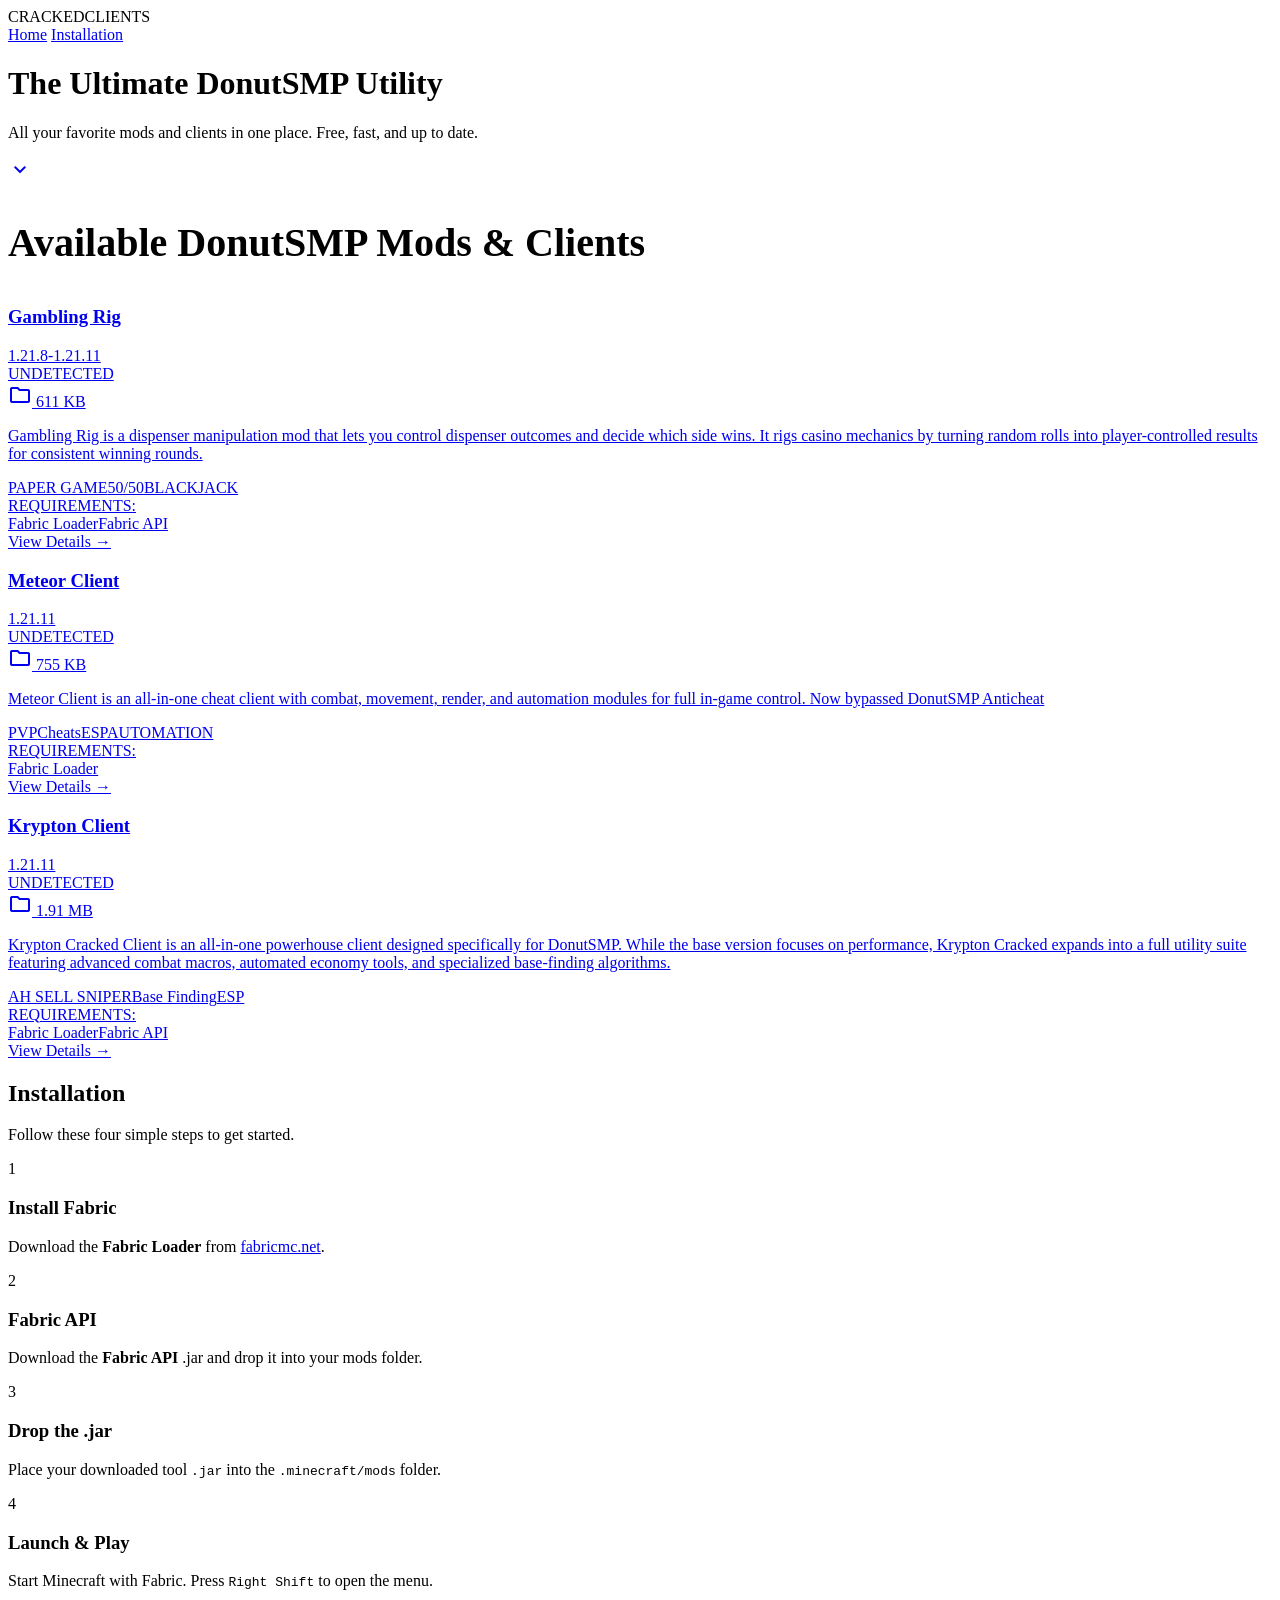
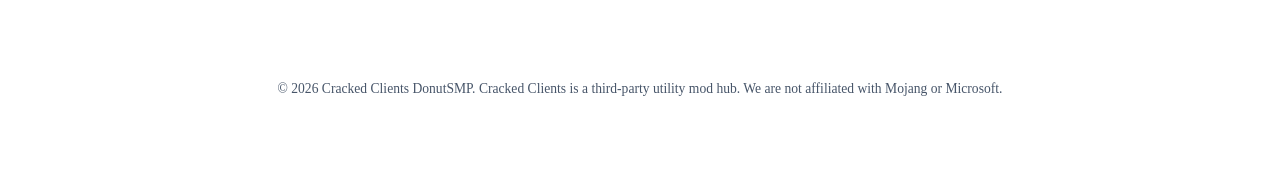
==== index.html @ 1a17a997 "a" ====
<!DOCTYPE html>
<html lang="en">
<head>
    <meta charset="UTF-8">
    <meta name="viewport" content="width=device-width, initial-scale=1.0">
    <title>Cracked Clients | Premium DonutSMP Clients and Cheats</title>
    
    <!-- Fonts and Icons -->
     <link rel="icon" href="data:image/svg+xml,<svg xmlns=%22http://www.w3.org/2000/svg%22 viewBox=%220 0 100 100%22><text y=%22.9em%22 font-size=%2290%22>🍩</text></svg>">
    <link href="https://fonts.googleapis.com/css2?family=Inter:wght@400;600;800&display=swap" rel="stylesheet">
    <link rel="stylesheet" href="https://fonts.googleapis.com/css2?family=Material+Symbols+Outlined:opsz,wght,FILL,GRAD@24,400,0,0" />
    <meta name="description" content="Download the best free DonutSMP clients, cheats, and mods including Meteor Client, Krypton Client, and gambling rig mod.">
    <meta name="keywords" content="DonutSMP cheat, DonutSMP client, Meteor Client, DonutSMP mods, DonutSMP Rig, DonutSMP gambling mod, free Minecraft clients, cracked Minecraft mods">
    <link rel="stylesheet" href="style.css">
</head>
<body>

    <!-- Navigation Bar -->
    <nav class="navbar">
        <div class="logo">CRACKED<span>CLIENTS</span></div>
        <div class="nav-links">
            <a href="index.html">Home</a>
            <a href="#installation">Installation</a>
        </div>
    </nav>

    <!-- Hero Section -->
    <header class="hero">
        <div class="hero-content">
            <h1>The Ultimate <span class="gradient-text">DonutSMP</span> Utility</h1>
            <p>All your favorite mods and clients in one place. Free, fast, and up to date.</p>
        </div>
        
        <!-- Bouncing Scroll Indicator -->
        <a href="#mods" class="scroll-indicator">
            <span class="material-symbols-outlined">expand_more</span>
        </a>
    </header>

    <!-- Main Content: Product Grid -->
    <main class="container" id="mods">
        <div class="section-header" style="text-align: left; margin-bottom: 40px;">
            <h2 style="font-size: 2.5rem; font-weight: 800;">Available DonutSMP Mods & Clients</h2>
        </div>

        <div id="product-grid" class="grid">
            <!-- JavaScript will inject cards here automatically from products.json -->
        </div>
    </main>

    <!-- Installation Section -->
    <section id="installation" class="installation-section">
        <div class="container">
            <div class="section-header">
                <h2>Installation</h2>
                <p>Follow these four simple steps to get started.</p>
            </div>

            <div class="steps-grid">
                <div class="step-card">
                    <div class="step-number">1</div>
                    <h3>Install Fabric</h3>
                    <p>Download the <strong>Fabric Loader</strong> from <a href="https://fabricmc.net" target="_blank">fabricmc.net</a>.</p>
                </div>

                <div class="step-card">
                    <div class="step-number">2</div>
                    <h3>Fabric API</h3>
                    <p>Download the <strong>Fabric API</strong> .jar and drop it into your mods folder.</p>
                </div>

                <div class="step-card">
                    <div class="step-number">3</div>
                    <h3>Drop the .jar</h3>
                    <p>Place your downloaded tool <code class="code-inline">.jar</code> into the <code class="code-inline">.minecraft/mods</code> folder.</p>
                </div>

                <div class="step-card">
                    <div class="step-number">4</div>
                    <h3>Launch & Play</h3>
                    <p>Start Minecraft with Fabric. Press <kbd class="key-bind">Right Shift</kbd> to open the menu.</p>
                </div>
            </div>
        </div>
    </section>

    <!-- Footer -->
    <footer style="padding: 60px; text-align: center; color: #475569; font-size: 0.85rem; border-top: 1px solid rgba(255,255,255,0.05);">
        <p>&copy; 2026 Cracked Clients DonutSMP. Cracked Clients is a third-party utility mod hub. We are not affiliated with Mojang or Microsoft.</p>
    </footer>

    <!-- JavaScript for Dynamic Content -->
    <script>
        async function loadProducts() {
            try {
                const response = await fetch('./products.json');
                const products = await response.json();
                const grid = document.getElementById('product-grid');

                // Filter out products where visibility is not true
                const visibleProducts = products.filter(p => p.visibility === true);

                // Handle case where no products are visible
                if (visibleProducts.length === 0) {
                    grid.innerHTML = "<p style='color:#475569; grid-column: 1/-1; text-align:center;'>No mods are currently active. Check back later!</p>";
                    return;
                }

                grid.innerHTML = visibleProducts.map(p => `
                    <a href="detail.html?id=${p.id}" class="card">
                        <div class="card-content">
                            <div class="card-header">
                                <h3>${p.name}</h3>
                                <span class="version-tag">${p.version}</span>
                            </div>
                            
                            <div class="status-row">
                                <span class="status-dot"></span>
                                <span class="status-text">${p.status}</span>
                            </div>

                            <div class="size-info">
                                <span class="material-symbols-outlined">folder</span> 
                                ${p.size}
                            </div>

                            <p class="card-desc">${p.description}</p>

                            <div class="tags">
                                ${p.tags.map(tag => `<span class="tag">${tag}</span>`).join('')}
                            </div>

                            <div class="requirements">
                                <span class="req-label">REQUIREMENTS:</span>
                                <div class="req-tags">
                                    ${p.requirements.map(req => `<span class="req-tag">${req}</span>`).join('')}
                                </div>
                            </div>

                            <div class="card-footer">
                                <span class="price-label">View Details</span>
                                <span class="arrow">→</span>
                            </div>
                        </div>
                    </a>
                `).join('');
            } catch (error) {
                console.error("Error loading products:", error);
                document.getElementById('product-grid').innerHTML = "<p style='color:red;'>Failed to load tools. Ensure products.json exists.</p>";
            }
        }

        window.addEventListener('DOMContentLoaded', loadProducts);
    </script>
</body>
</html>
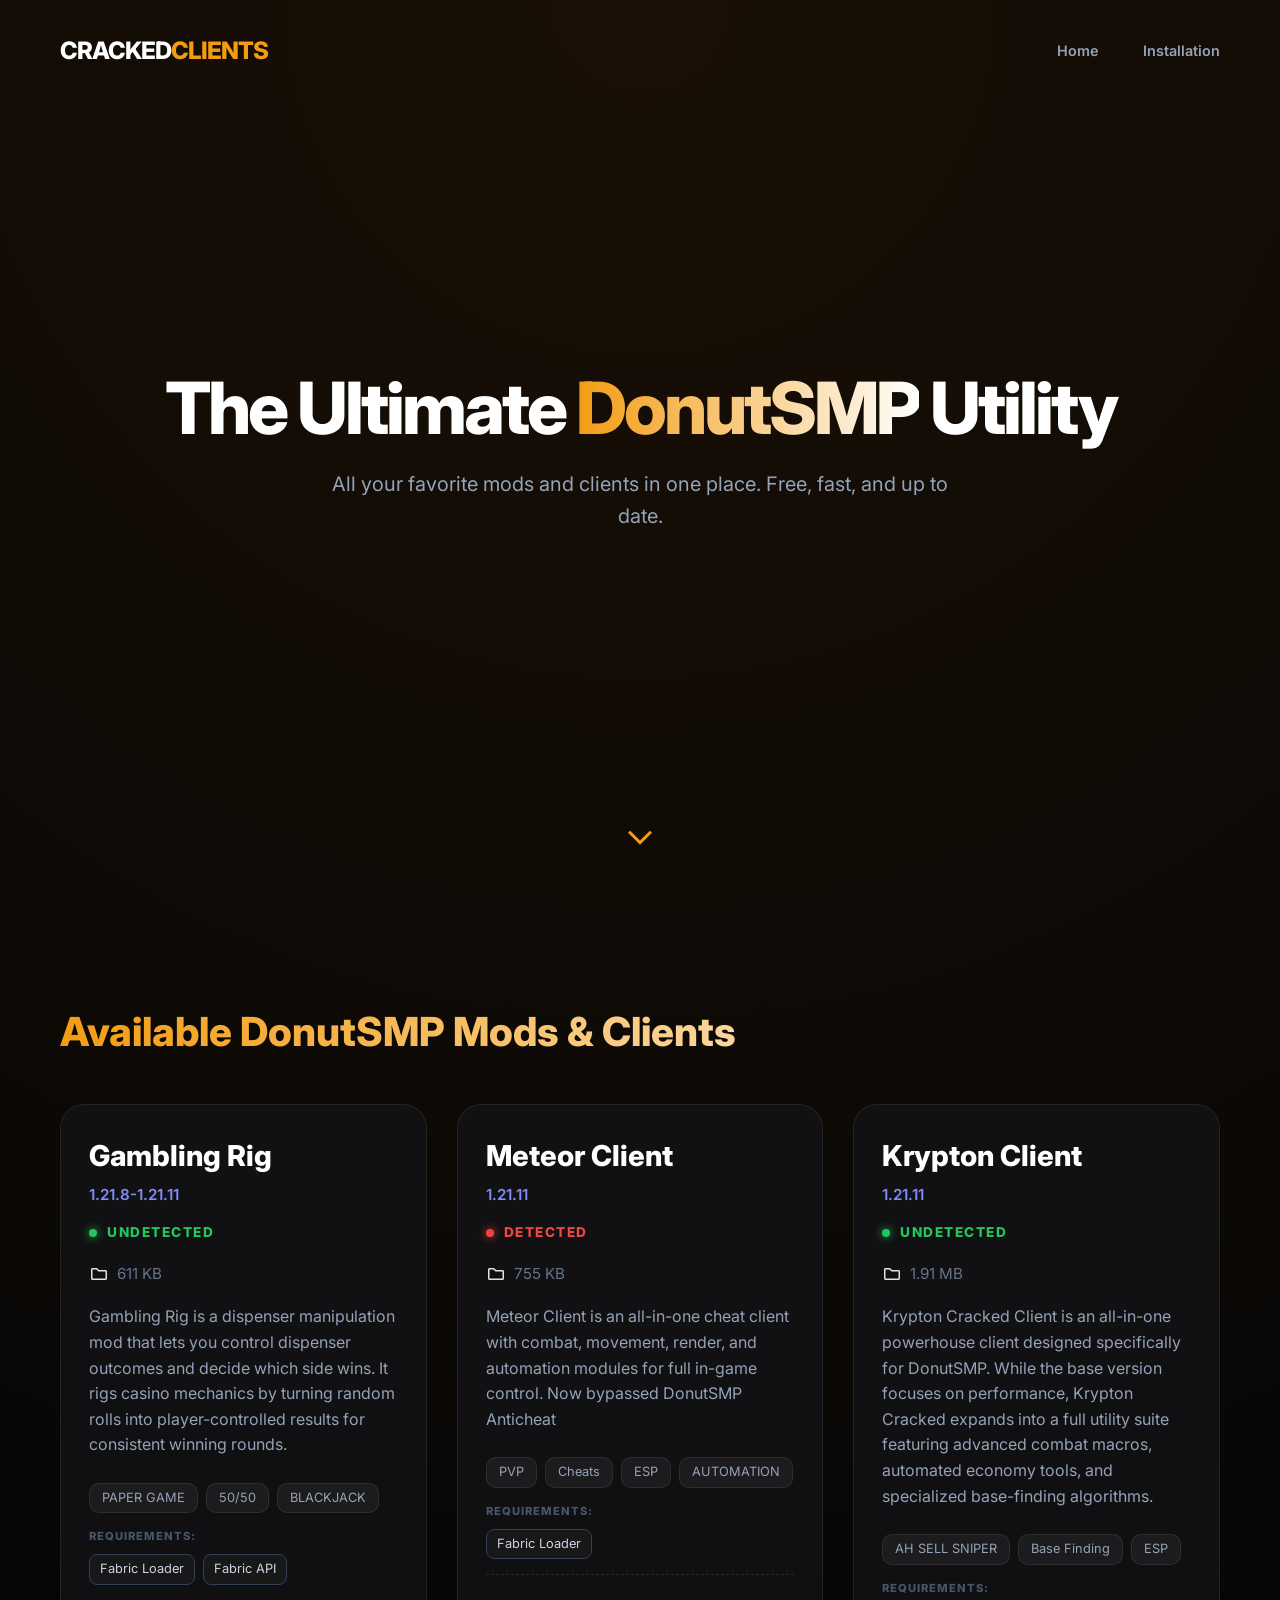
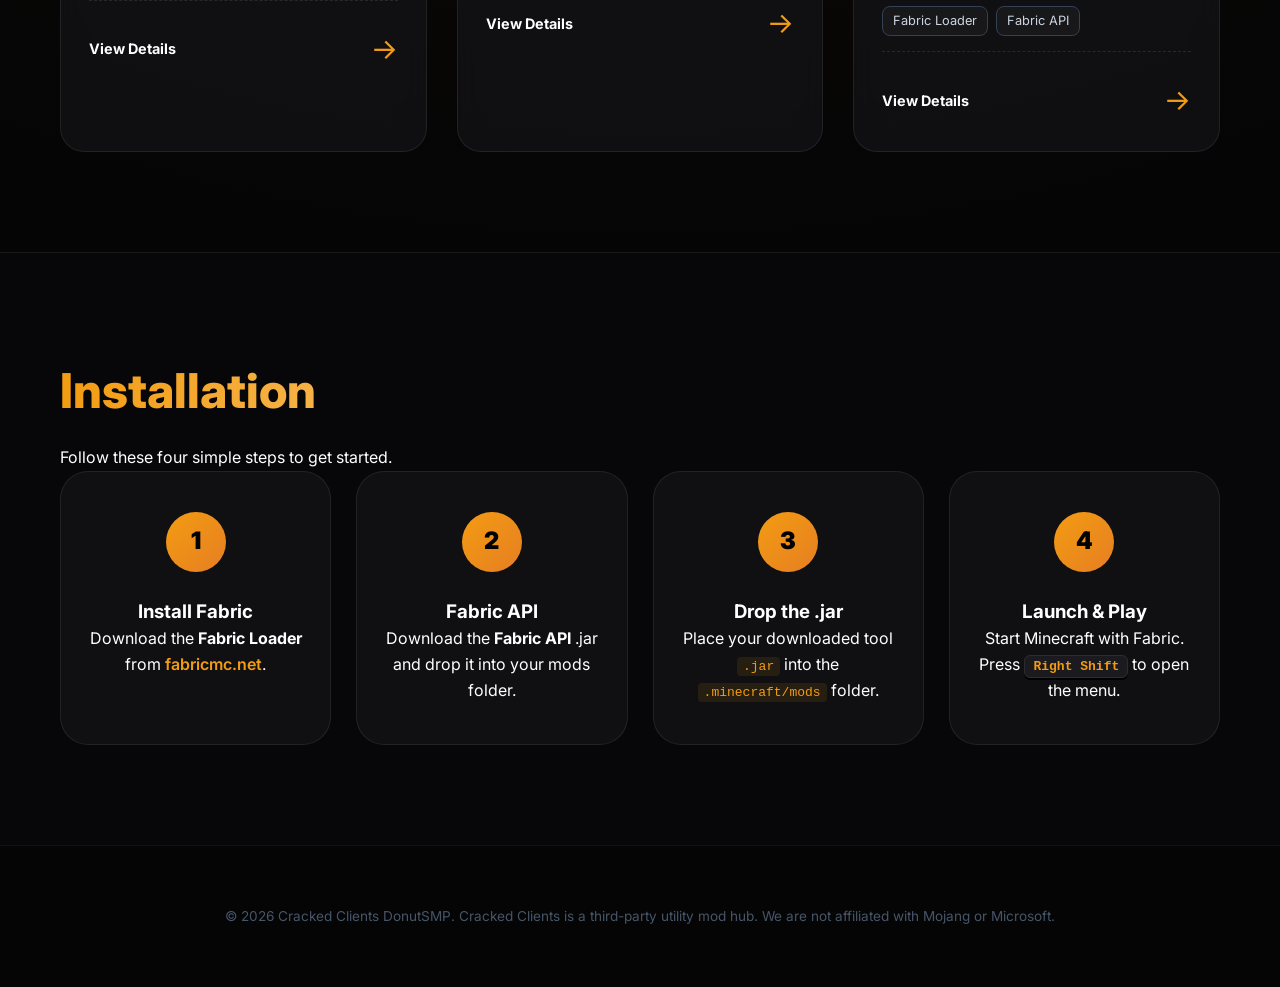
==== commit 3d5f453d: "Implement warning modal for detected mods Added a custom warning modal for detected mods, including " ====
--- a/index.html
+++ b/index.html
@@ -89,8 +89,55 @@
         <p>&copy; 2026 Cracked Clients DonutSMP. Cracked Clients is a third-party utility mod hub. We are not affiliated with Mojang or Microsoft.</p>
     </footer>
 
-    <!-- JavaScript for Dynamic Content -->
+    <!-- Custom Warning Modal for Detected Mods -->
+    <div id="warning-modal" class="modal-overlay" aria-hidden="true">
+        <div class="modal-box" role="dialog" aria-modal="true" aria-labelledby="modal-warning-text">
+            <div class="modal-icon-wrapper">
+                <span class="material-symbols-outlined">warning</span>
+            </div>
+            <h3 class="modal-title" id="modal-mod-name">Mod Detected</h3>
+            <p class="modal-warning-text" id="modal-warning-text">THIS MODS IS CURRENTLY DETECTED! ARE YOU SURE?</p>
+            <p class="modal-desc">This mod is flagged by DonutSMP anti-cheat. Proceeding may result in bans or in-game restrictions.</p>
+            <div class="modal-actions">
+                <button type="button" class="btn-modal-cancel" id="modal-cancel-btn">Cancel</button>
+                <a href="#" class="btn-modal-proceed" id="modal-proceed-btn">Proceed Anyway</a>
+            </div>
+        </div>
+    </div>
+
+    <!-- JavaScript for Dynamic Content & Modal Interaction -->
     <script>
+        const warningModal = document.getElementById('warning-modal');
+        const modalModName = document.getElementById('modal-mod-name');
+        const modalProceedBtn = document.getElementById('modal-proceed-btn');
+        const modalCancelBtn = document.getElementById('modal-cancel-btn');
+
+        function showWarningModal(modName, detailUrl) {
+            modalModName.textContent = modName || 'Mod Detected';
+            modalProceedBtn.href = detailUrl;
+            warningModal.classList.add('active');
+            warningModal.setAttribute('aria-hidden', 'false');
+        }
+
+        function closeWarningModal() {
+            warningModal.classList.remove('active');
+            warningModal.setAttribute('aria-hidden', 'true');
+        }
+
+        modalCancelBtn.addEventListener('click', closeWarningModal);
+
+        warningModal.addEventListener('click', (e) => {
+            if (e.target === warningModal) {
+                closeWarningModal();
+            }
+        });
+
+        window.addEventListener('keydown', (e) => {
+            if (e.key === 'Escape' && warningModal.classList.contains('active')) {
+                closeWarningModal();
+            }
+        });
+
         async function loadProducts() {
             try {
                 const response = await fetch('./products.json');
@@ -106,15 +153,17 @@
                     return;
                 }
 
-                grid.innerHTML = visibleProducts.map(p => `
-                    <a href="detail.html?id=${p.id}" class="card">
+                grid.innerHTML = visibleProducts.map(p => {
+                    const isDetected = p.status && p.status.trim().toUpperCase() === 'DETECTED';
+                    return `
+                    <a href="detail.html?id=${p.id}" class="card ${isDetected ? 'detected-card' : ''}" data-id="${p.id}" data-detected="${isDetected}" data-name="${p.name}">
                         <div class="card-content">
                             <div class="card-header">
                                 <h3>${p.name}</h3>
                                 <span class="version-tag">${p.version}</span>
                             </div>
                             
-                            <div class="status-row">
+                            <div class="status-row ${isDetected ? 'detected' : ''}">
                                 <span class="status-dot"></span>
                                 <span class="status-text">${p.status}</span>
                             </div>
@@ -143,7 +192,22 @@
                             </div>
                         </div>
                     </a>
-                `).join('');
+                `;
+                }).join('');
+
+                // Intercept clicks on detected mod cards
+                grid.querySelectorAll('.card').forEach(card => {
+                    card.addEventListener('click', function(e) {
+                        const isDetected = this.dataset.detected === 'true';
+                        if (isDetected) {
+                            e.preventDefault();
+                            const modName = this.dataset.name;
+                            const detailUrl = this.getAttribute('href');
+                            showWarningModal(modName, detailUrl);
+                        }
+                    });
+                });
+
             } catch (error) {
                 console.error("Error loading products:", error);
                 document.getElementById('product-grid').innerHTML = "<p style='color:red;'>Failed to load tools. Ensure products.json exists.</p>";
@@ -153,4 +217,4 @@
         window.addEventListener('DOMContentLoaded', loadProducts);
     </script>
 </body>
-</html>+</html>
--- a/style.css
+++ b/style.css
@@ -0,0 +1,633 @@
+/* --- Root Variables & Color Palette --- */
+:root {
+    --bg: #050505;
+    --card-bg: rgba(20, 20, 25, 0.7);
+    --accent: #f39c12; /* Brand Orange */
+    --accent-alt: #e67e22;
+    --text-main: #ffffff;
+    --text-dim: #94a3b8;
+    --glass-border: rgba(255, 255, 255, 0.08);
+    --status-green: #22c55e;
+    --status-red: #ef4444;
+    --version-blue: #818cf8;
+}
+
+/* --- Base Styles --- */
+* {
+    margin: 0;
+    padding: 0;
+    box-sizing: border-box;
+}
+
+html {
+    scroll-behavior: smooth;
+    scroll-snap-type: y proximity; /* Enables magnetic scroll snapping */
+}
+
+body {
+    background-color: var(--bg);
+    /* Radial gradient matching the high-end gaming aesthetic */
+    background-image: radial-gradient(circle at top center, #1a1005 0%, #050505 70%);
+    color: var(--text-main);
+    font-family: 'Inter', sans-serif;
+    line-height: 1.6;
+    overflow-x: hidden;
+}
+
+.container {
+    max-width: 1200px;
+    margin: 0 auto;
+    padding: 0 20px;
+}
+
+/* --- Navigation --- */
+.navbar {
+    display: flex;
+    justify-content: space-between;
+    padding: 2rem 0;
+    align-items: center;
+    max-width: 1200px;
+    margin: 0 auto;
+    padding-left: 20px;
+    padding-right: 20px;
+    position: absolute;
+    top: 0;
+    left: 0;
+    right: 0;
+    z-index: 100;
+}
+
+.logo {
+    font-weight: 800;
+    font-size: 1.5rem;
+    letter-spacing: -1px;
+}
+
+.logo span {
+    color: var(--accent);
+}
+
+.nav-links a {
+    color: var(--text-dim);
+    text-decoration: none;
+    margin-left: 2.5rem;
+    font-size: 0.9rem;
+    font-weight: 600;
+    transition: 0.3s;
+}
+
+.nav-links a:hover {
+    color: var(--accent);
+}
+
+/* --- Hero Section (Full Screen) --- */
+.hero {
+    height: 100vh;
+    display: flex;
+    flex-direction: column;
+    justify-content: center;
+    align-items: center;
+    text-align: center;
+    padding: 0 20px;
+    position: relative;
+    scroll-snap-align: start;
+}
+
+.hero h1 {
+    font-size: 4.5rem;
+    font-weight: 800;
+    letter-spacing: -3px;
+    margin-bottom: 20px;
+    line-height: 1.1;
+}
+
+.gradient-text {
+    background: linear-gradient(90deg, var(--accent), #fff);
+    -webkit-background-clip: text;
+    -webkit-text-fill-color: transparent;
+}
+
+.hero p {
+    color: var(--text-dim);
+    font-size: 1.25rem;
+    max-width: 650px;
+    margin: 0 auto;
+}
+
+/* Bouncing Arrow */
+.scroll-indicator {
+    position: absolute;
+    bottom: 30px;
+    left: 50%;
+    transform: translateX(-50%);
+    color: var(--accent);
+    text-decoration: none;
+    transition: 0.3s;
+}
+
+.scroll-indicator .material-symbols-outlined {
+    font-size: 3rem;
+    animation: bounce 2s infinite;
+}
+
+@keyframes bounce {
+    0%, 20%, 50%, 80%, 100% {transform: translateY(0);}
+    40% {transform: translateY(-12px);}
+    60% {transform: translateY(-6px);}
+}
+
+/* --- Product Grid Section --- */
+#mods {
+    scroll-snap-align: start;
+    padding-top: 100px;
+    padding-bottom: 100px;
+}
+
+.grid {
+    display: grid;
+    grid-template-columns: repeat(3, 1fr);
+    gap: 30px;
+}
+
+@media (max-width: 1024px) {
+    .grid { grid-template-columns: repeat(2, 1fr); }
+}
+
+@media (max-width: 650px) {
+    .grid { grid-template-columns: 1fr; }
+    .hero h1 { font-size: 3rem; }
+}
+
+/* --- Product Card --- */
+.card {
+    background: var(--card-bg);
+    backdrop-filter: blur(12px);
+    border: 1px solid var(--glass-border);
+    border-radius: 24px;
+    padding: 28px;
+    text-decoration: none;
+    color: inherit;
+    transition: all 0.4s cubic-bezier(0.175, 0.885, 0.32, 1.275);
+    display: flex;
+    flex-direction: column;
+    position: relative;
+    overflow: hidden;
+}
+
+.card:hover {
+    transform: translateY(-10px);
+    border-color: rgba(243, 156, 18, 0.4);
+    box-shadow: 0 20px 40px rgba(0, 0, 0, 0.6);
+}
+
+.card-header h3 {
+    font-size: 1.8rem;
+    font-weight: 800;
+    margin-bottom: 4px;
+}
+
+.version-tag {
+    color: var(--version-blue);
+    font-size: 0.95rem;
+    font-weight: 600;
+    display: block;
+    margin-bottom: 15px;
+}
+
+.status-row {
+    display: flex;
+    align-items: center;
+    gap: 10px;
+    margin-bottom: 18px;
+}
+
+.status-dot {
+    width: 8px;
+    height: 8px;
+    background: var(--status-green);
+    border-radius: 50%;
+    box-shadow: 0 0 10px var(--status-green);
+}
+
+.status-text {
+    color: var(--status-green);
+    font-weight: 800;
+    font-size: 0.85rem;
+    letter-spacing: 1.5px;
+    text-transform: uppercase;
+}
+
+.status-row.detected .status-dot {
+    background: var(--status-red);
+    box-shadow: 0 0 10px var(--status-red);
+}
+
+.status-row.detected .status-text {
+    color: var(--status-red);
+}
+
+.size-info {
+    display: flex;
+    align-items: center;
+    gap: 8px;
+    color: #64748b;
+    font-size: 0.95rem;
+    margin-bottom: 18px;
+}
+
+.size-info .material-symbols-outlined {
+    font-size: 20px;
+    color: #e3e3e3;
+}
+
+.card-desc {
+    color: var(--text-dim);
+    font-size: 1rem;
+    line-height: 1.6;
+    margin-bottom: 25px;
+}
+
+/* Tags & Requirements */
+.tags, .req-tags {
+    display: flex;
+    gap: 8px;
+    flex-wrap: wrap;
+    margin-bottom: 15px;
+}
+
+.tag {
+    background: rgba(255, 255, 255, 0.05);
+    border: 1px solid var(--glass-border);
+    padding: 4px 12px;
+    border-radius: 10px;
+    font-size: 0.8rem;
+    color: #94a3b8;
+}
+
+.req-label {
+    font-size: 0.7rem;
+    color: #475569;
+    font-weight: 800;
+    display: block;
+    margin-bottom: 8px;
+    letter-spacing: 1px;
+    text-transform: uppercase;
+}
+
+.req-tag {
+    background: rgba(255, 255, 255, 0.03);
+    border: 1px solid #334155;
+    padding: 4px 10px;
+    border-radius: 8px;
+    font-size: 0.8rem;
+    color: #cbd5e1;
+}
+
+.card-footer {
+    display: flex;
+    justify-content: space-between;
+    align-items: center;
+    margin-top: auto;
+    padding-top: 25px;
+    border-top: 1px dashed rgba(255, 255, 255, 0.1);
+}
+
+.price-label {
+    font-weight: 700;
+    color: #fff;
+    font-size: 0.9rem;
+}
+
+.arrow {
+    color: var(--accent);
+    font-size: 1.8rem;
+    transition: transform 0.3s ease;
+}
+
+.card:hover .arrow {
+    transform: translateX(10px);
+}
+
+/* --- Installation Section --- */
+.installation-section {
+    background: rgba(10, 10, 15, 0.4);
+    padding: 100px 0;
+    border-top: 1px solid var(--glass-border);
+    scroll-snap-align: start;
+}
+
+.section-header h2 {
+    font-size: 3rem;
+    font-weight: 800;
+    background: linear-gradient(90deg, var(--accent), #fff);
+    -webkit-background-clip: text;
+    -webkit-text-fill-color: transparent;
+    margin-bottom: 15px;
+}
+
+.steps-grid {
+    display: grid;
+    grid-template-columns: repeat(auto-fit, minmax(250px, 1fr));
+    gap: 25px;
+}
+
+.step-card {
+    background: var(--card-bg);
+    border: 1px solid var(--glass-border);
+    border-radius: 28px;
+    padding: 40px 25px;
+    text-align: center;
+}
+
+.step-number {
+    width: 60px;
+    height: 60px;
+    background: linear-gradient(135deg, var(--accent), var(--accent-alt));
+    color: #000;
+    border-radius: 50%;
+    display: flex;
+    align-items: center;
+    justify-content: center;
+    font-weight: 900;
+    font-size: 1.5rem;
+    margin: 0 auto 25px;
+}
+
+.code-inline {
+    background: rgba(243, 156, 18, 0.1);
+    color: var(--accent);
+    padding: 2px 6px;
+    border-radius: 4px;
+    font-family: monospace;
+}
+
+.key-bind {
+    background: #1a1a1f;
+    border: 1px solid var(--glass-border);
+    color: var(--accent);
+    padding: 3px 8px;
+    border-radius: 6px;
+    font-weight: 700;
+    box-shadow: 0 2px 0 #000;
+}
+
+/* --- Detail Page Specifics --- */
+.detail-container { padding-top: 120px; margin-bottom: 80px; }
+
+.detail-top-grid {
+    display: grid;
+    grid-template-columns: 1.2fr 0.8fr;
+    gap: 30px;
+    margin-bottom: 40px;
+}
+
+@media (max-width: 900px) {
+    .detail-top-grid { grid-template-columns: 1fr; }
+}
+
+.main-info-card, .info-card, .stat-box, .media-card {
+    background: var(--card-bg);
+    border: 1px solid var(--glass-border);
+    border-radius: 20px;
+    padding: 30px;
+}
+
+.media-card {
+    aspect-ratio: 16 / 9;
+    padding: 0;
+    overflow: hidden;
+    display: flex;
+}
+
+.media-card img {
+    width: 100%;
+    height: 100%;
+    object-fit: cover;
+}
+
+.status-badge {
+    background: rgba(34, 197, 94, 0.1);
+    color: var(--status-green);
+    padding: 6px 16px;
+    border-radius: 50px;
+    font-size: 0.75rem;
+    font-weight: 800;
+    text-transform: uppercase;
+}
+
+.status-badge.detected {
+    background: rgba(239, 68, 68, 0.15);
+    color: var(--status-red);
+    border: 1px solid rgba(239, 68, 68, 0.3);
+}
+
+.action-btns { display: flex; gap: 15px; margin-top: 35px; }
+
+.btn-download {
+    background: linear-gradient(135deg, var(--accent), var(--accent-alt));
+    padding: 14px 35px;
+    border-radius: 12px;
+    text-decoration: none;
+    font-weight: 800;
+    color: #000;
+    transition: 0.3s;
+}
+
+.btn-download:hover { transform: translateY(-3px); filter: brightness(1.1); }
+
+.btn-back {
+    background: rgba(255, 255, 255, 0.05);
+    border: 1px solid var(--glass-border);
+    padding: 14px 25px;
+    border-radius: 12px;
+    text-decoration: none;
+    color: white;
+    transition: 0.3s;
+}
+
+.btn-back:hover { background: rgba(255,255,255,0.1); color: var(--accent); }
+
+.stats-grid { display: grid; grid-template-columns: 1fr 1fr; gap: 15px; margin-top: 20px; }
+
+.stat-box strong { display: block; font-size: 1.1rem; color: #fff; margin-top: 5px; }
+
+.detail-bottom-grid {
+    display: grid;
+    grid-template-columns: repeat(3, 1fr);
+    gap: 20px;
+}
+
+@media (max-width: 900px) {
+    .detail-bottom-grid { grid-template-columns: 1fr; }
+}
+
+.detail-list { list-style: none; padding-top: 15px; }
+
+.detail-list li {
+    color: var(--text-dim);
+    font-size: 0.95rem;
+    margin-bottom: 12px;
+    padding-left: 25px;
+    position: relative;
+}
+
+.detail-list li::before {
+    content: "•";
+    color: var(--accent);
+    position: absolute;
+    left: 0;
+    font-weight: bold;
+}
+
+/* Update this section in your style.css */
+.step-card a {
+    color: var(--accent); /* Forces the link to be brand orange */
+    text-decoration: none;
+    font-weight: 600;
+    transition: 0.3s;
+}
+
+.step-card a:hover {
+    text-decoration: underline;
+    filter: brightness(1.2);
+}
+
+/* Optional: Ensure it stays orange even after being clicked */
+.step-card a:visited {
+    color: var(--accent);
+}
+
+/* --- Warning Modal Popup for Detected Mods --- */
+.modal-overlay {
+    position: fixed;
+    top: 0;
+    left: 0;
+    width: 100vw;
+    height: 100vh;
+    background: rgba(0, 0, 0, 0.8);
+    backdrop-filter: blur(10px);
+    -webkit-backdrop-filter: blur(10px);
+    display: flex;
+    align-items: center;
+    justify-content: center;
+    z-index: 10000;
+    padding: 20px;
+    opacity: 0;
+    visibility: hidden;
+    transition: opacity 0.25s ease, visibility 0.25s ease;
+}
+
+.modal-overlay.active {
+    opacity: 1;
+    visibility: visible;
+}
+
+.modal-box {
+    background: #111116;
+    border: 1px solid rgba(239, 68, 68, 0.4);
+    box-shadow: 0 25px 60px rgba(0, 0, 0, 0.9), 0 0 50px rgba(239, 68, 68, 0.2);
+    border-radius: 24px;
+    max-width: 480px;
+    width: 100%;
+    padding: 35px 30px;
+    text-align: center;
+    transform: scale(0.92) translateY(15px);
+    transition: transform 0.3s cubic-bezier(0.175, 0.885, 0.32, 1.275);
+    position: relative;
+}
+
+.modal-overlay.active .modal-box {
+    transform: scale(1) translateY(0);
+}
+
+.modal-icon-wrapper {
+    width: 72px;
+    height: 72px;
+    margin: 0 auto 20px;
+    border-radius: 50%;
+    background: rgba(239, 68, 68, 0.12);
+    border: 1px solid rgba(239, 68, 68, 0.3);
+    display: flex;
+    align-items: center;
+    justify-content: center;
+    box-shadow: 0 0 25px rgba(239, 68, 68, 0.25);
+}
+
+.modal-icon-wrapper .material-symbols-outlined {
+    font-size: 38px;
+    color: var(--status-red);
+}
+
+.modal-title {
+    font-size: 1.4rem;
+    font-weight: 800;
+    color: #ffffff;
+    margin-bottom: 12px;
+    letter-spacing: -0.5px;
+}
+
+.modal-warning-text {
+    color: var(--status-red);
+    font-weight: 800;
+    font-size: 1.05rem;
+    margin-bottom: 12px;
+    letter-spacing: 0.5px;
+    line-height: 1.4;
+    text-transform: uppercase;
+}
+
+.modal-desc {
+    color: var(--text-dim);
+    font-size: 0.95rem;
+    line-height: 1.5;
+    margin-bottom: 28px;
+}
+
+.modal-actions {
+    display: flex;
+    gap: 12px;
+    justify-content: center;
+}
+
+.btn-modal-cancel {
+    flex: 1;
+    padding: 13px 20px;
+    border-radius: 12px;
+    background: rgba(255, 255, 255, 0.06);
+    border: 1px solid var(--glass-border);
+    color: #fff;
+    font-weight: 700;
+    font-size: 0.95rem;
+    cursor: pointer;
+    font-family: inherit;
+    transition: 0.2s;
+}
+
+.btn-modal-cancel:hover {
+    background: rgba(255, 255, 255, 0.12);
+    color: #fff;
+}
+
+.btn-modal-proceed {
+    flex: 1;
+    padding: 13px 20px;
+    border-radius: 12px;
+    background: linear-gradient(135deg, #ef4444, #b91c1c);
+    border: none;
+    color: #fff;
+    font-weight: 800;
+    font-size: 0.95rem;
+    cursor: pointer;
+    text-decoration: none;
+    display: inline-flex;
+    align-items: center;
+    justify-content: center;
+    font-family: inherit;
+    transition: 0.2s;
+    box-shadow: 0 4px 15px rgba(239, 68, 68, 0.4);
+}
+
+.btn-modal-proceed:hover {
+    filter: brightness(1.15);
+    transform: translateY(-2px);
+}
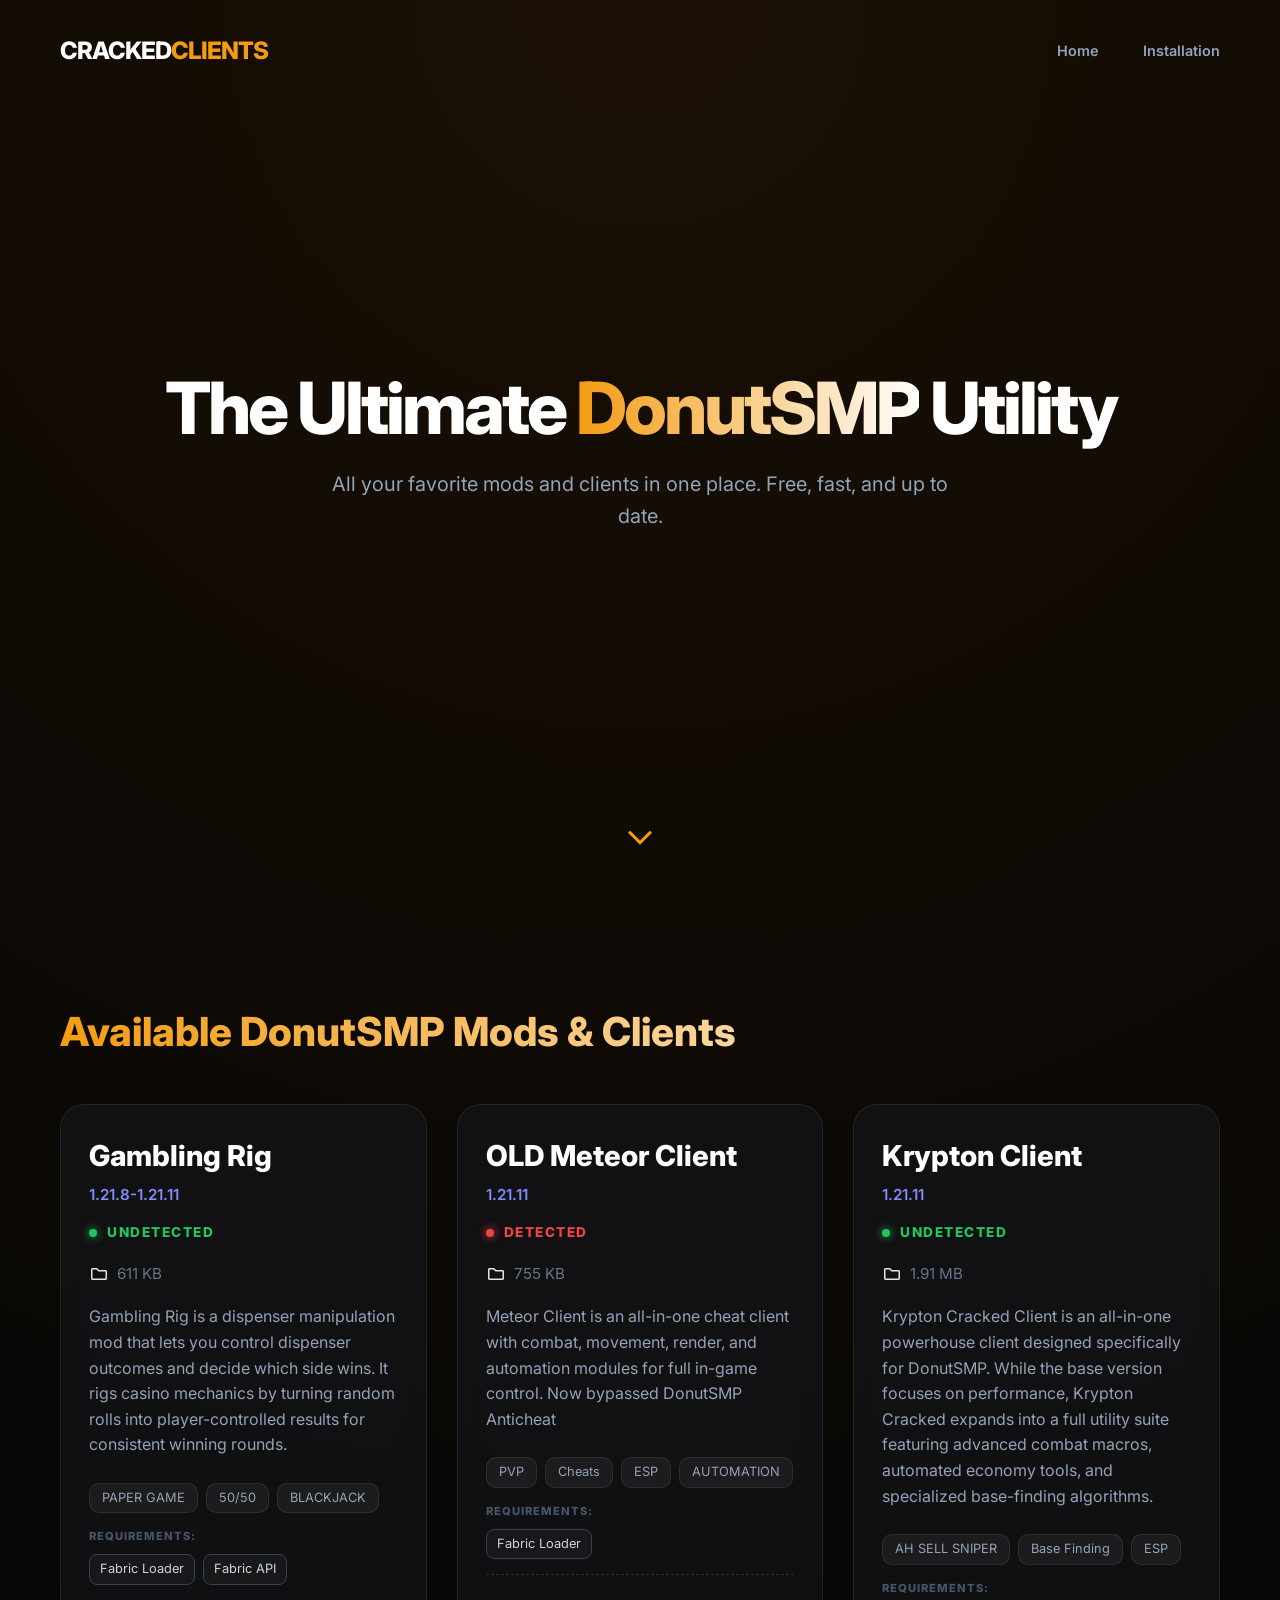
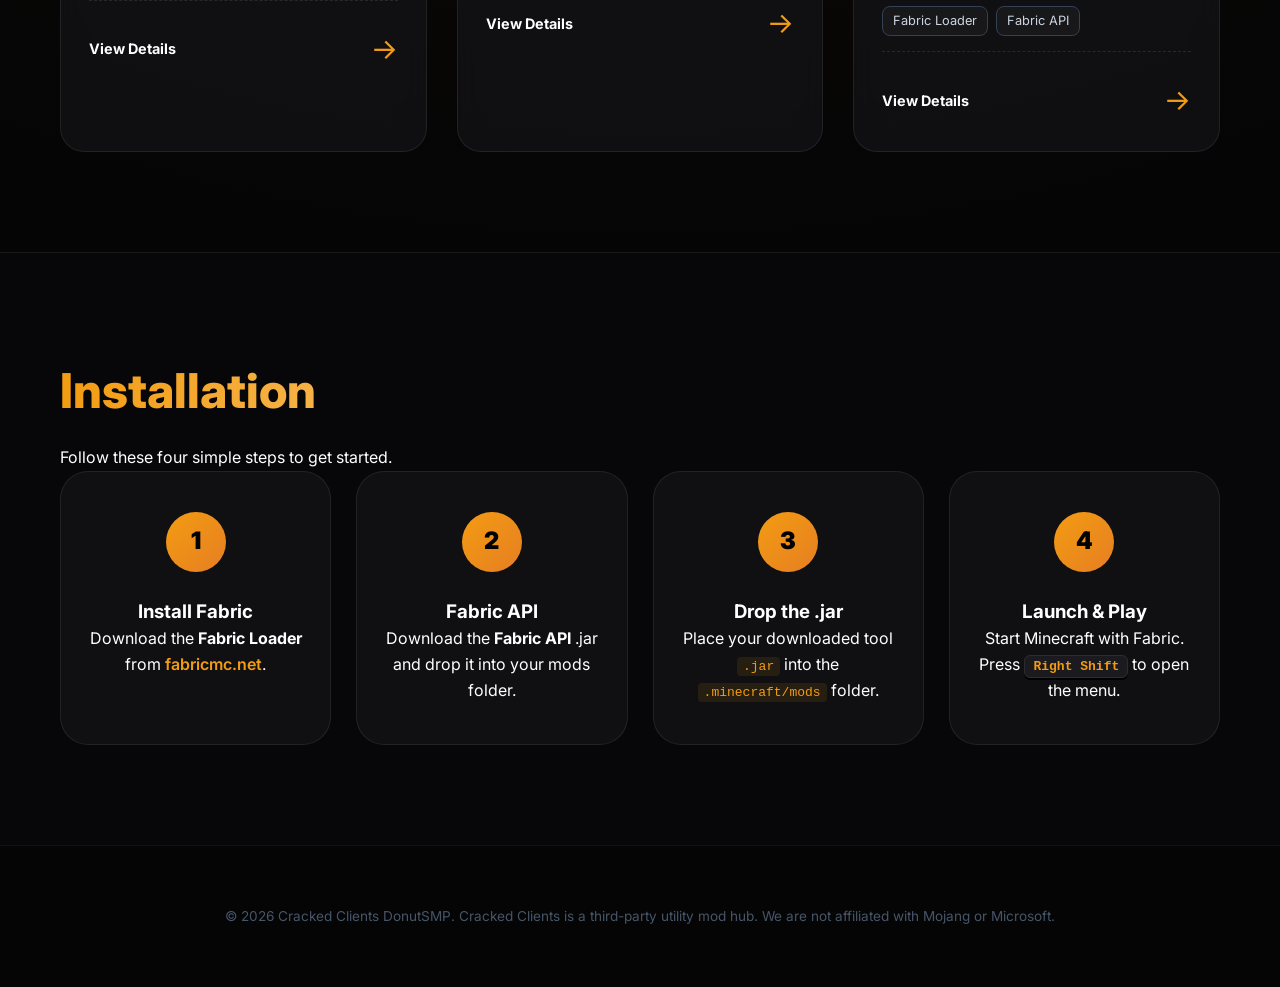
==== commit 54e349ac: "Update products, detected warning popup modal, and styling" ====
--- a/index.html
+++ b/index.html
@@ -6,7 +6,7 @@
     <title>Cracked Clients | Premium DonutSMP Clients and Cheats</title>
     
     <!-- Fonts and Icons -->
-     <link rel="icon" href="data:image/svg+xml,<svg xmlns=%22http://www.w3.org/2000/svg%22 viewBox=%220 0 100 100%22><text y=%22.9em%22 font-size=%2290%22>🍩</text></svg>">
+    <link rel="icon" href="data:image/svg+xml,<svg xmlns=%22http://www.w3.org/2000/svg%22 viewBox=%220 0 100 100%22><text y=%22.9em%22 font-size=%2290%22>🍩</text></svg>">
     <link href="https://fonts.googleapis.com/css2?family=Inter:wght@400;600;800&display=swap" rel="stylesheet">
     <link rel="stylesheet" href="https://fonts.googleapis.com/css2?family=Material+Symbols+Outlined:opsz,wght,FILL,GRAD@24,400,0,0" />
     <meta name="description" content="Download the best free DonutSMP clients, cheats, and mods including Meteor Client, Krypton Client, and gambling rig mod.">
--- a/style.css
+++ b/style.css
@@ -2,7 +2,8 @@
 :root {
     --bg: #050505;
     --card-bg: rgba(20, 20, 25, 0.7);
-    --accent: #f39c12; /* Brand Orange */
+    --accent: #f39c12;
+    /* Brand Orange */
     --accent-alt: #e67e22;
     --text-main: #ffffff;
     --text-dim: #94a3b8;
@@ -21,7 +22,8 @@
 
 html {
     scroll-behavior: smooth;
-    scroll-snap-type: y proximity; /* Enables magnetic scroll snapping */
+    scroll-snap-type: y proximity;
+    /* Enables magnetic scroll snapping */
 }
 
 body {
@@ -131,9 +133,22 @@
 }
 
 @keyframes bounce {
-    0%, 20%, 50%, 80%, 100% {transform: translateY(0);}
-    40% {transform: translateY(-12px);}
-    60% {transform: translateY(-6px);}
+
+    0%,
+    20%,
+    50%,
+    80%,
+    100% {
+        transform: translateY(0);
+    }
+
+    40% {
+        transform: translateY(-12px);
+    }
+
+    60% {
+        transform: translateY(-6px);
+    }
 }
 
 /* --- Product Grid Section --- */
@@ -150,12 +165,19 @@
 }
 
 @media (max-width: 1024px) {
-    .grid { grid-template-columns: repeat(2, 1fr); }
+    .grid {
+        grid-template-columns: repeat(2, 1fr);
+    }
 }
 
 @media (max-width: 650px) {
-    .grid { grid-template-columns: 1fr; }
-    .hero h1 { font-size: 3rem; }
+    .grid {
+        grid-template-columns: 1fr;
+    }
+
+    .hero h1 {
+        font-size: 3rem;
+    }
 }
 
 /* --- Product Card --- */
@@ -248,7 +270,8 @@
 }
 
 /* Tags & Requirements */
-.tags, .req-tags {
+.tags,
+.req-tags {
     display: flex;
     gap: 8px;
     flex-wrap: wrap;
@@ -372,7 +395,10 @@
 }
 
 /* --- Detail Page Specifics --- */
-.detail-container { padding-top: 120px; margin-bottom: 80px; }
+.detail-container {
+    padding-top: 120px;
+    margin-bottom: 80px;
+}
 
 .detail-top-grid {
     display: grid;
@@ -382,10 +408,15 @@
 }
 
 @media (max-width: 900px) {
-    .detail-top-grid { grid-template-columns: 1fr; }
-}
-
-.main-info-card, .info-card, .stat-box, .media-card {
+    .detail-top-grid {
+        grid-template-columns: 1fr;
+    }
+}
+
+.main-info-card,
+.info-card,
+.stat-box,
+.media-card {
     background: var(--card-bg);
     border: 1px solid var(--glass-border);
     border-radius: 20px;
@@ -421,7 +452,11 @@
     border: 1px solid rgba(239, 68, 68, 0.3);
 }
 
-.action-btns { display: flex; gap: 15px; margin-top: 35px; }
+.action-btns {
+    display: flex;
+    gap: 15px;
+    margin-top: 35px;
+}
 
 .btn-download {
     background: linear-gradient(135deg, var(--accent), var(--accent-alt));
@@ -433,7 +468,10 @@
     transition: 0.3s;
 }
 
-.btn-download:hover { transform: translateY(-3px); filter: brightness(1.1); }
+.btn-download:hover {
+    transform: translateY(-3px);
+    filter: brightness(1.1);
+}
 
 .btn-back {
     background: rgba(255, 255, 255, 0.05);
@@ -445,11 +483,24 @@
     transition: 0.3s;
 }
 
-.btn-back:hover { background: rgba(255,255,255,0.1); color: var(--accent); }
-
-.stats-grid { display: grid; grid-template-columns: 1fr 1fr; gap: 15px; margin-top: 20px; }
-
-.stat-box strong { display: block; font-size: 1.1rem; color: #fff; margin-top: 5px; }
+.btn-back:hover {
+    background: rgba(255, 255, 255, 0.1);
+    color: var(--accent);
+}
+
+.stats-grid {
+    display: grid;
+    grid-template-columns: 1fr 1fr;
+    gap: 15px;
+    margin-top: 20px;
+}
+
+.stat-box strong {
+    display: block;
+    font-size: 1.1rem;
+    color: #fff;
+    margin-top: 5px;
+}
 
 .detail-bottom-grid {
     display: grid;
@@ -458,10 +509,15 @@
 }
 
 @media (max-width: 900px) {
-    .detail-bottom-grid { grid-template-columns: 1fr; }
-}
-
-.detail-list { list-style: none; padding-top: 15px; }
+    .detail-bottom-grid {
+        grid-template-columns: 1fr;
+    }
+}
+
+.detail-list {
+    list-style: none;
+    padding-top: 15px;
+}
 
 .detail-list li {
     color: var(--text-dim);
@@ -481,7 +537,8 @@
 
 /* Update this section in your style.css */
 .step-card a {
-    color: var(--accent); /* Forces the link to be brand orange */
+    color: var(--accent);
+    /* Forces the link to be brand orange */
     text-decoration: none;
     font-weight: 600;
     transition: 0.3s;
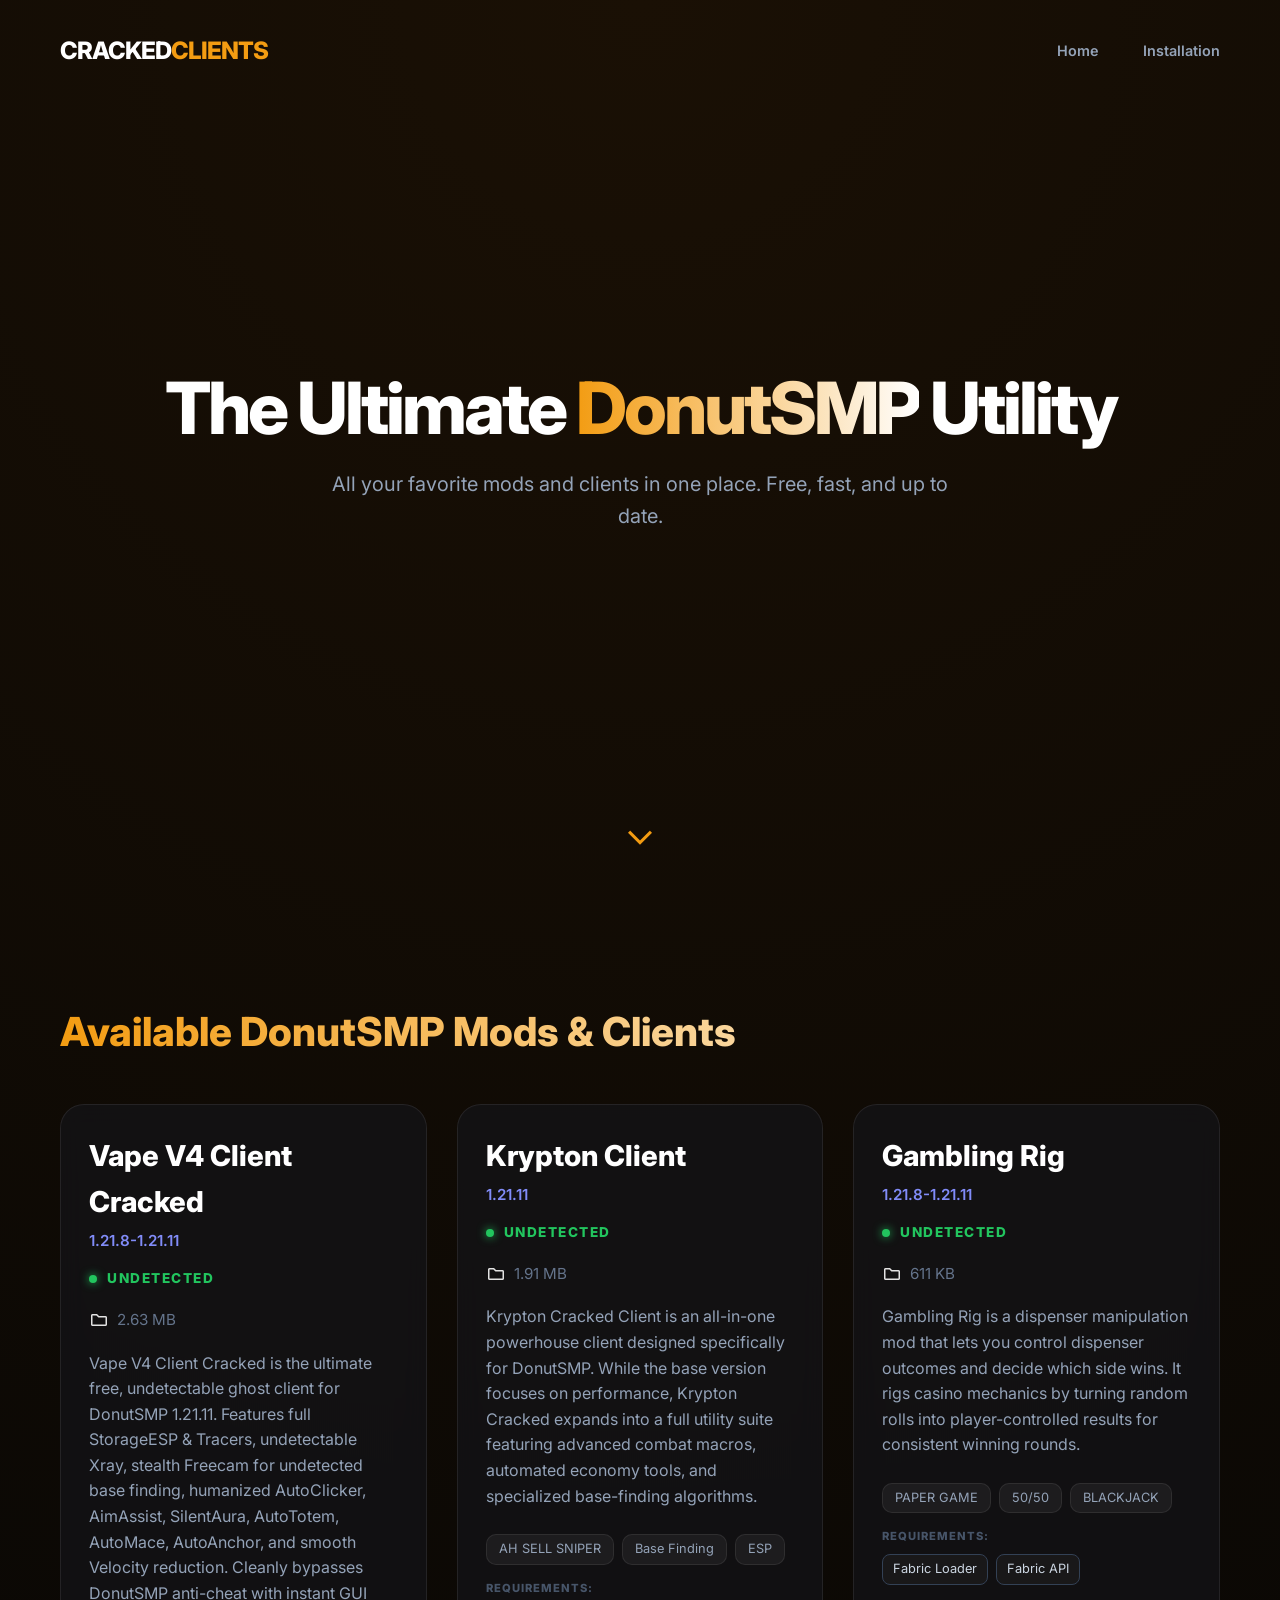
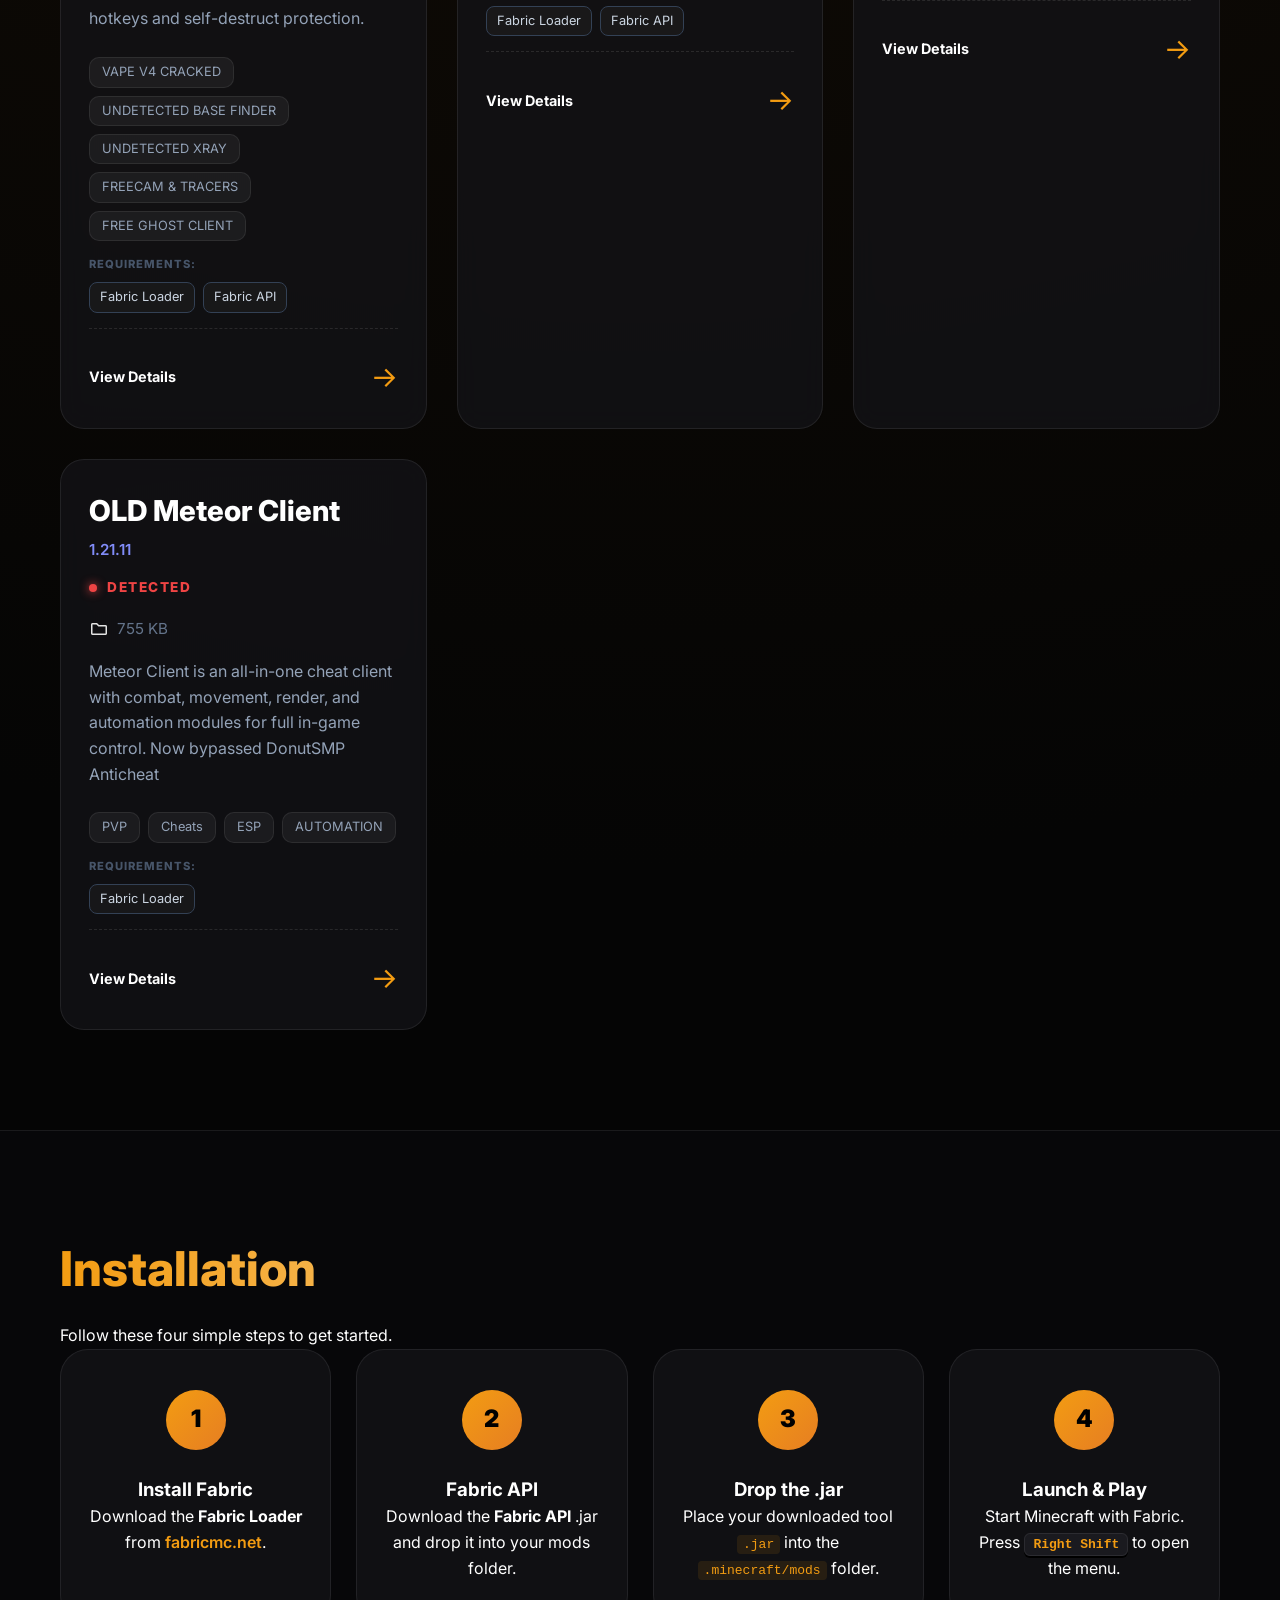
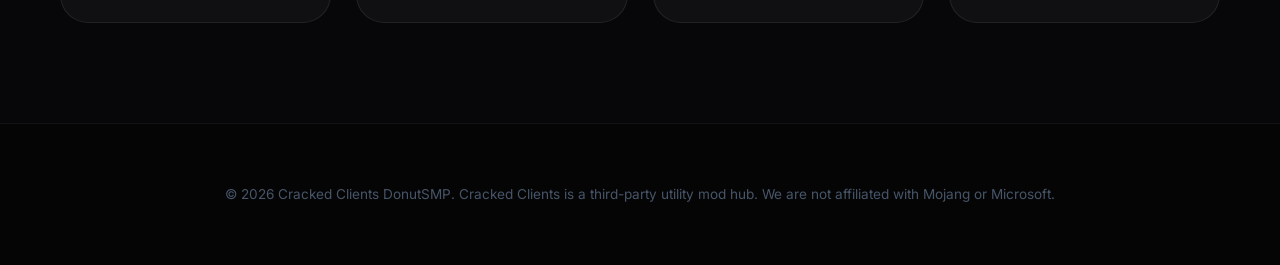
==== commit 78258307: "Enhance SEO and metadata in index.html" ====
--- a/index.html
+++ b/index.html
@@ -1,18 +1,55 @@
 <!DOCTYPE html>
 <html lang="en">
+
 <head>
     <meta charset="UTF-8">
     <meta name="viewport" content="width=device-width, initial-scale=1.0">
     <title>Cracked Clients | Premium DonutSMP Clients and Cheats</title>
-    
+
+    <!-- SEO & Metadata -->
+    <meta name="description"
+        content="Download the best free undetected DonutSMP clients, cheats, and mods including Meteor Client, Krypton Client, and gambling rig mod.">
+    <meta name="keywords"
+        content="DonutSMP cheat, DonutSMP client, Meteor Client, DonutSMP mods, DonutSMP Rig, DonutSMP gambling mod, free Minecraft clients, cracked Minecraft mods">
+    <link rel="canonical" href="https://donutsmp-mods.github.io/">
+    <meta name="robots" content="index, follow">
+
+    <!-- Open Graph / Facebook / Discord Embeds -->
+    <meta property="og:type" content="website">
+    <meta property="og:url" content="https://donutsmp-mods.github.io/">
+    <meta property="og:title" content="Cracked Clients | Premium DonutSMP Clients and Cheats">
+    <meta property="og:description"
+        content="Download the best free DonutSMP clients, cheats, and mods including Meteor Client, Krypton Client, and gambling rig mod.">
+    <meta property="og:image" content="https://donutsmp-mods.github.io/img/krypton.png">
+
+    <!-- Twitter Card -->
+    <meta name="twitter:card" content="summary_large_image">
+    <meta name="twitter:url" content="https://donutsmp-mods.github.io/">
+    <meta name="twitter:title" content="Cracked Clients | Premium DonutSMP Clients and Cheats">
+    <meta name="twitter:description"
+        content="Download the best free DonutSMP clients, cheats, and mods including Meteor Client, Krypton Client, and gambling rig mod.">
+    <meta name="twitter:image" content="https://donutsmp-mods.github.io/img/krypton.png">
+
     <!-- Fonts and Icons -->
-    <link rel="icon" href="data:image/svg+xml,<svg xmlns=%22http://www.w3.org/2000/svg%22 viewBox=%220 0 100 100%22><text y=%22.9em%22 font-size=%2290%22>🍩</text></svg>">
+    <link rel="icon"
+        href="data:image/svg+xml,<svg xmlns=%22http://www.w3.org/2000/svg%22 viewBox=%220 0 100 100%22><text y=%22.9em%22 font-size=%2290%22>🍩</text></svg>">
     <link href="https://fonts.googleapis.com/css2?family=Inter:wght@400;600;800&display=swap" rel="stylesheet">
-    <link rel="stylesheet" href="https://fonts.googleapis.com/css2?family=Material+Symbols+Outlined:opsz,wght,FILL,GRAD@24,400,0,0" />
-    <meta name="description" content="Download the best free DonutSMP clients, cheats, and mods including Meteor Client, Krypton Client, and gambling rig mod.">
-    <meta name="keywords" content="DonutSMP cheat, DonutSMP client, Meteor Client, DonutSMP mods, DonutSMP Rig, DonutSMP gambling mod, free Minecraft clients, cracked Minecraft mods">
+    <link rel="stylesheet"
+        href="https://fonts.googleapis.com/css2?family=Material+Symbols+Outlined:opsz,wght,FILL,GRAD@24,400,0,0" />
     <link rel="stylesheet" href="style.css">
+
+    <!-- Schema.org JSON-LD Structured Data -->
+    <script type="application/ld+json">
+    {
+      "@context": "https://schema.org",
+      "@type": "WebSite",
+      "name": "Cracked Clients",
+      "url": "https://donutsmp-mods.github.io/",
+      "description": "Download the best free DonutSMP clients, cheats, and mods including Meteor Client, Krypton Client, and gambling rig mod."
+    }
+    </script>
 </head>
+
 <body>
 
     <!-- Navigation Bar -->
@@ -30,7 +67,7 @@
             <h1>The Ultimate <span class="gradient-text">DonutSMP</span> Utility</h1>
             <p>All your favorite mods and clients in one place. Free, fast, and up to date.</p>
         </div>
-        
+
         <!-- Bouncing Scroll Indicator -->
         <a href="#mods" class="scroll-indicator">
             <span class="material-symbols-outlined">expand_more</span>
@@ -60,7 +97,8 @@
                 <div class="step-card">
                     <div class="step-number">1</div>
                     <h3>Install Fabric</h3>
-                    <p>Download the <strong>Fabric Loader</strong> from <a href="https://fabricmc.net" target="_blank">fabricmc.net</a>.</p>
+                    <p>Download the <strong>Fabric Loader</strong> from <a href="https://fabricmc.net"
+                            target="_blank">fabricmc.net</a>.</p>
                 </div>
 
                 <div class="step-card">
@@ -72,7 +110,8 @@
                 <div class="step-card">
                     <div class="step-number">3</div>
                     <h3>Drop the .jar</h3>
-                    <p>Place your downloaded tool <code class="code-inline">.jar</code> into the <code class="code-inline">.minecraft/mods</code> folder.</p>
+                    <p>Place your downloaded tool <code class="code-inline">.jar</code> into the <code
+                            class="code-inline">.minecraft/mods</code> folder.</p>
                 </div>
 
                 <div class="step-card">
@@ -85,8 +124,10 @@
     </section>
 
     <!-- Footer -->
-    <footer style="padding: 60px; text-align: center; color: #475569; font-size: 0.85rem; border-top: 1px solid rgba(255,255,255,0.05);">
-        <p>&copy; 2026 Cracked Clients DonutSMP. Cracked Clients is a third-party utility mod hub. We are not affiliated with Mojang or Microsoft.</p>
+    <footer
+        style="padding: 60px; text-align: center; color: #475569; font-size: 0.85rem; border-top: 1px solid rgba(255,255,255,0.05);">
+        <p>&copy; 2026 Cracked Clients DonutSMP. Cracked Clients is a third-party utility mod hub. We are not affiliated
+            with Mojang or Microsoft.</p>
     </footer>
 
     <!-- Custom Warning Modal for Detected Mods -->
@@ -97,7 +138,8 @@
             </div>
             <h3 class="modal-title" id="modal-mod-name">Mod Detected</h3>
             <p class="modal-warning-text" id="modal-warning-text">THIS MODS IS CURRENTLY DETECTED! ARE YOU SURE?</p>
-            <p class="modal-desc">This mod is flagged by DonutSMP anti-cheat. Proceeding may result in bans or in-game restrictions.</p>
+            <p class="modal-desc">This mod is flagged by DonutSMP anti-cheat. Proceeding may result in bans or in-game
+                restrictions.</p>
             <div class="modal-actions">
                 <button type="button" class="btn-modal-cancel" id="modal-cancel-btn">Cancel</button>
                 <a href="#" class="btn-modal-proceed" id="modal-proceed-btn">Proceed Anyway</a>
@@ -197,7 +239,7 @@
 
                 // Intercept clicks on detected mod cards
                 grid.querySelectorAll('.card').forEach(card => {
-                    card.addEventListener('click', function(e) {
+                    card.addEventListener('click', function (e) {
                         const isDetected = this.dataset.detected === 'true';
                         if (isDetected) {
                             e.preventDefault();
@@ -217,4 +259,5 @@
         window.addEventListener('DOMContentLoaded', loadProducts);
     </script>
 </body>
+
 </html>
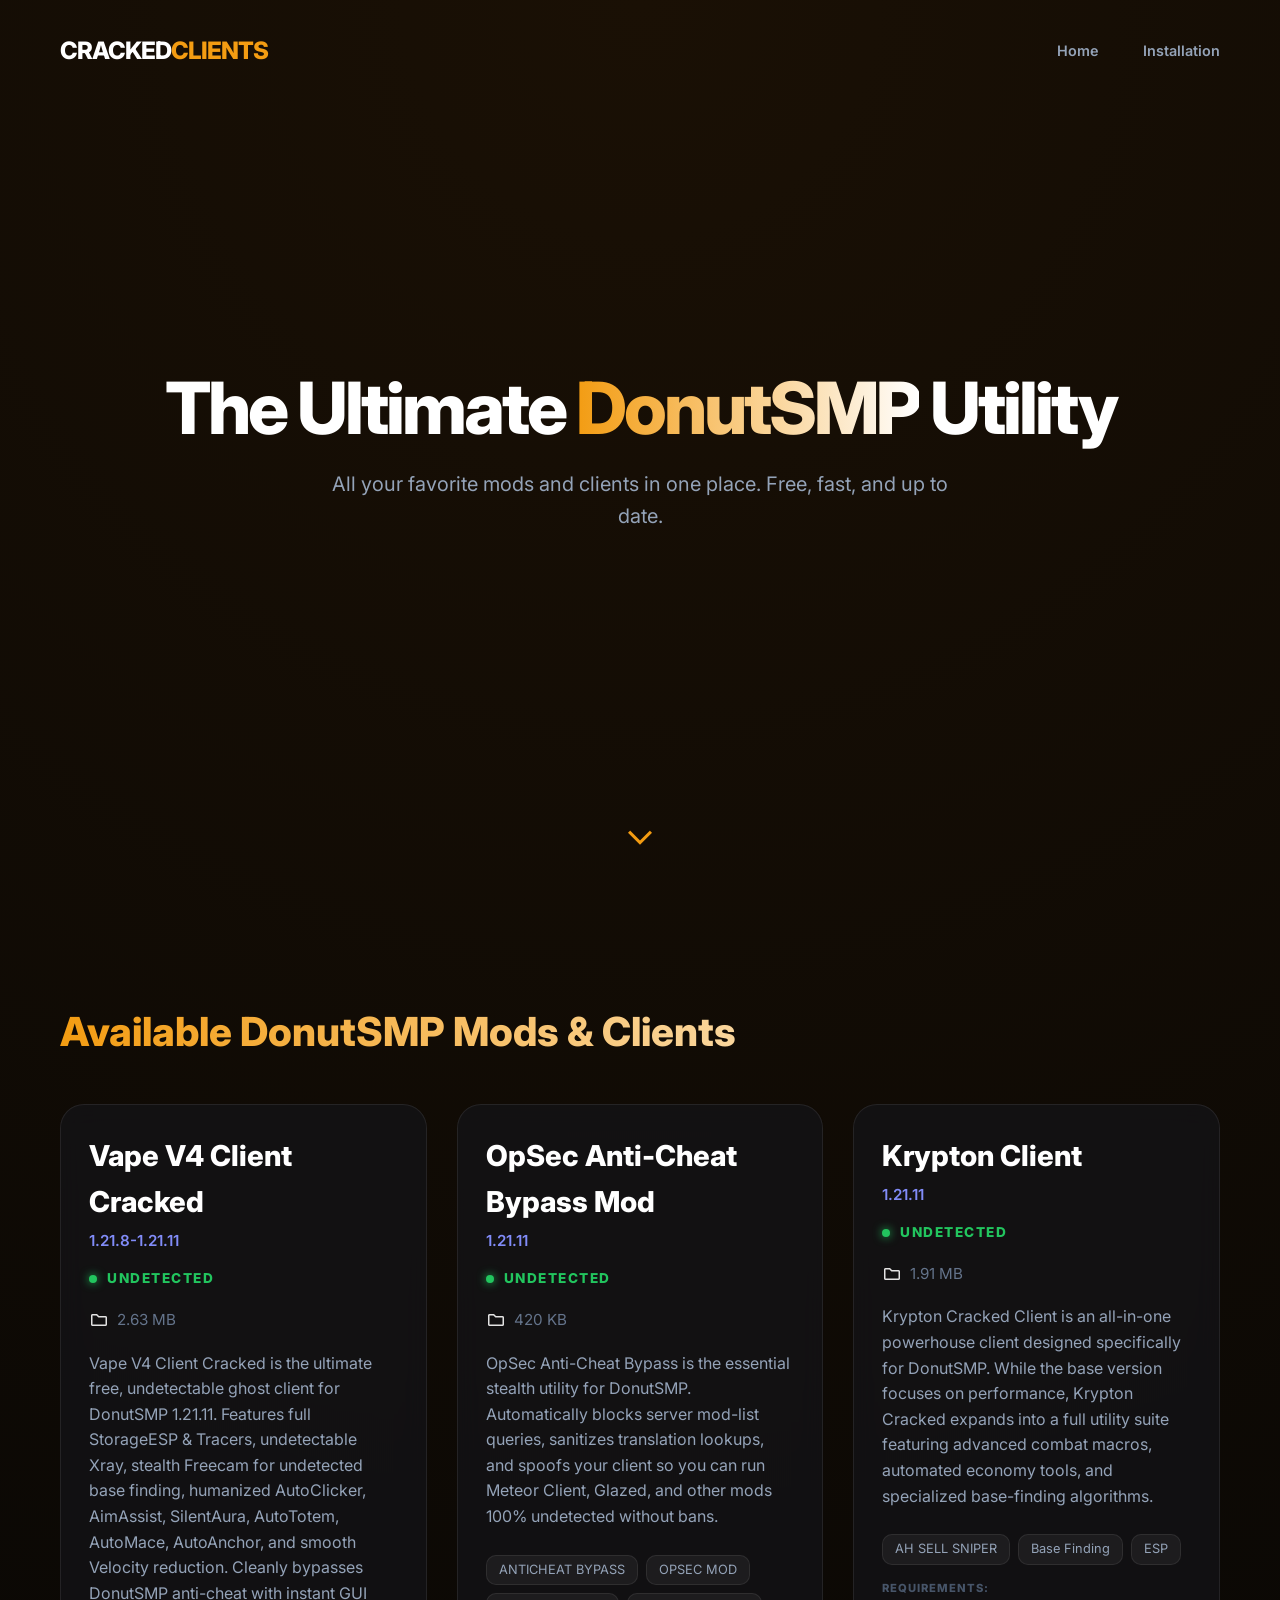
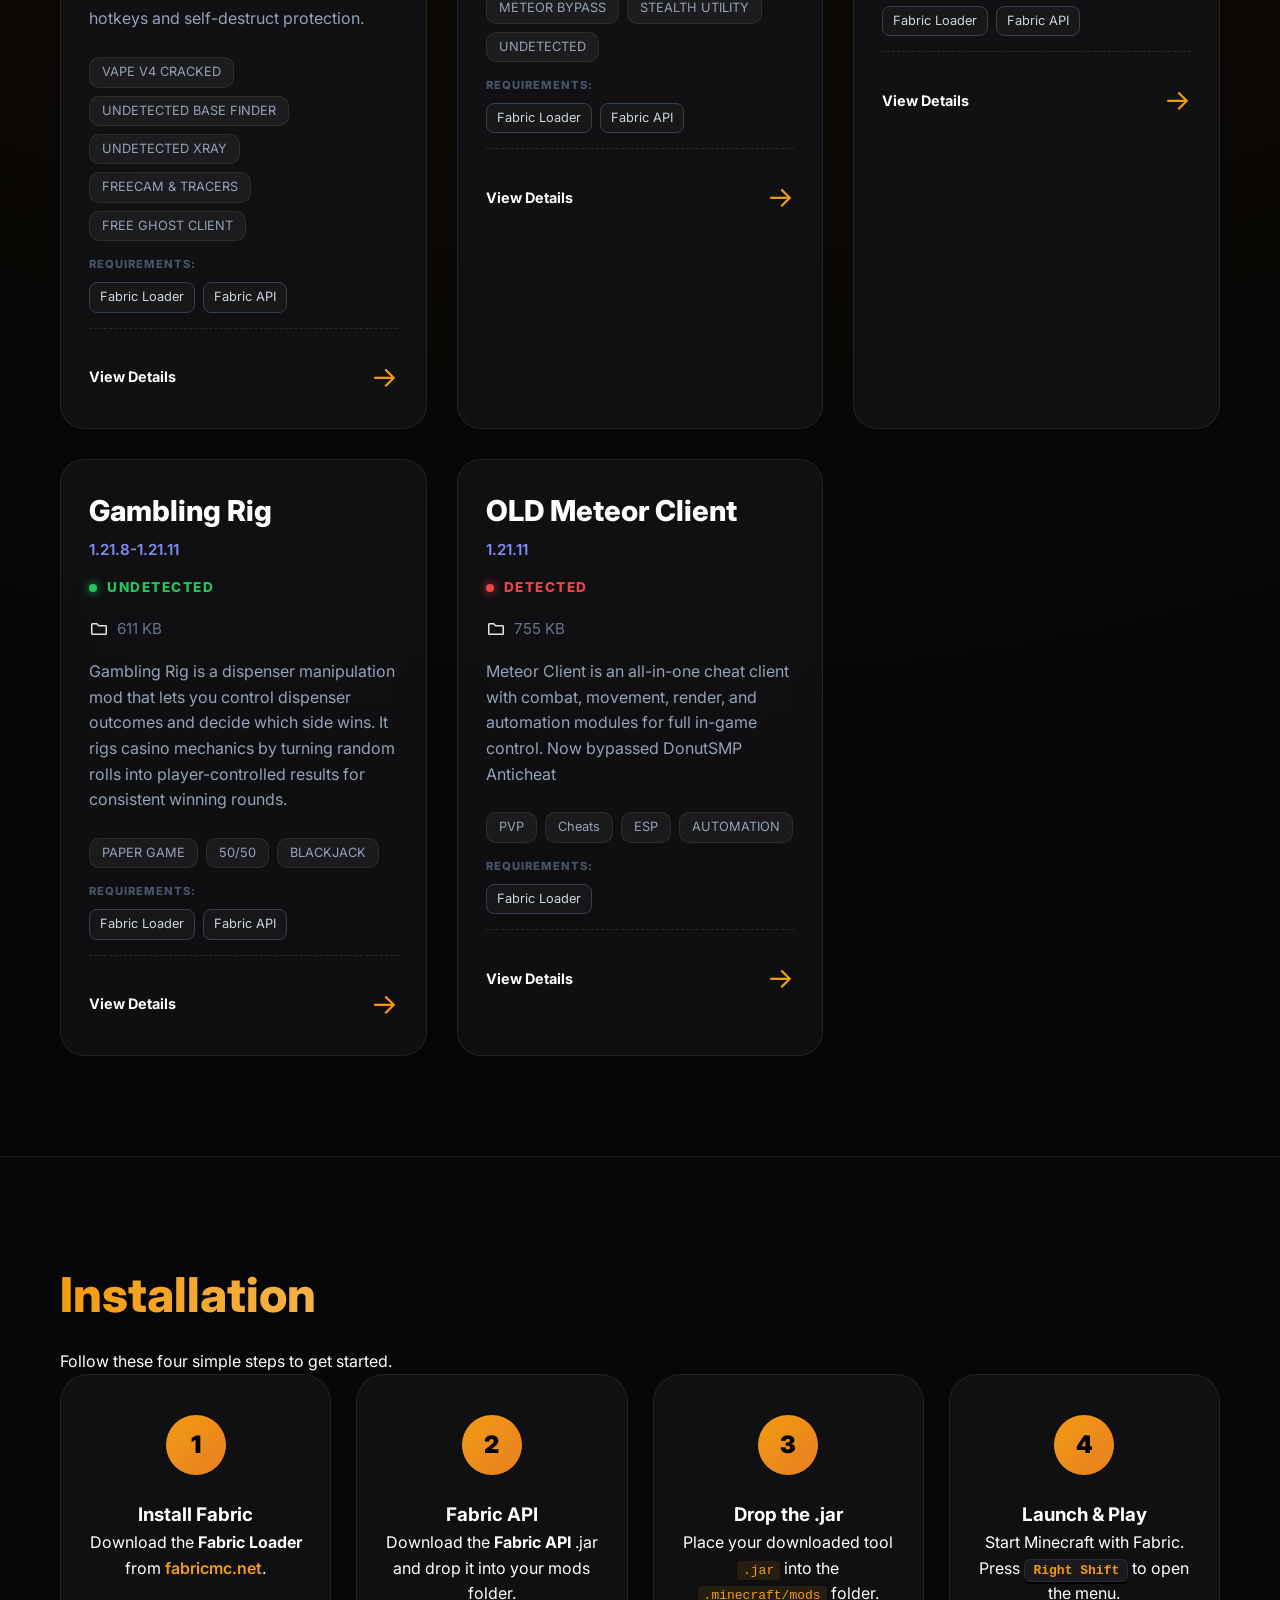
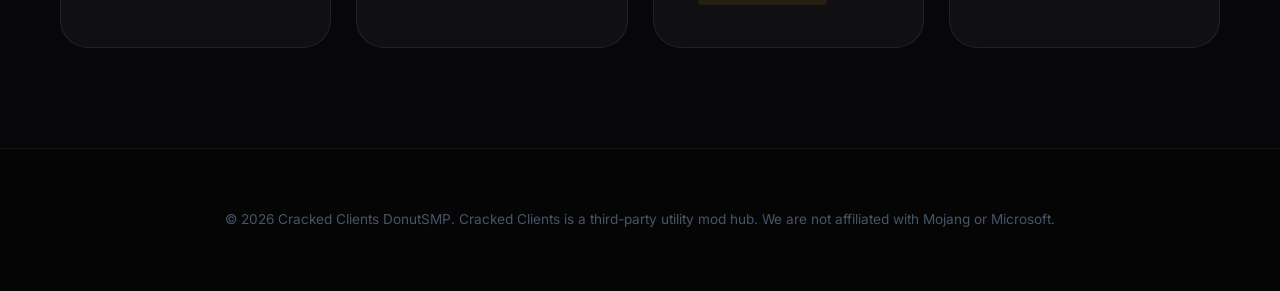
==== commit a1f97712: "Revise SEO metadata and descriptions in index.html Updated metadata and descriptions for SEO improve" ====
--- a/index.html
+++ b/index.html
@@ -8,9 +8,9 @@
 
     <!-- SEO & Metadata -->
     <meta name="description"
-        content="Download the best free undetected DonutSMP clients, cheats, and mods including Meteor Client, Krypton Client, and gambling rig mod.">
+        content="Download the best free undetected DonutSMP clients, anticheat bypasses, and mods including OpSec Mod, Vape V4, Meteor Client, and Krypton.">
     <meta name="keywords"
-        content="DonutSMP cheat, DonutSMP client, Meteor Client, DonutSMP mods, DonutSMP Rig, DonutSMP gambling mod, free Minecraft clients, cracked Minecraft mods">
+        content="DonutSMP anticheat bypass, DonutSMP opsec, Meteor Client opsec, DonutSMP cheat, DonutSMP client, Vape V4 cracked, DonutSMP mods, DonutSMP Rig, free Minecraft clients, cracked Minecraft mods">
     <link rel="canonical" href="https://donutsmp-mods.github.io/">
     <meta name="robots" content="index, follow">
 
@@ -19,7 +19,7 @@
     <meta property="og:url" content="https://donutsmp-mods.github.io/">
     <meta property="og:title" content="Cracked Clients | Premium DonutSMP Clients and Cheats">
     <meta property="og:description"
-        content="Download the best free DonutSMP clients, cheats, and mods including Meteor Client, Krypton Client, and gambling rig mod.">
+        content="Download the best free undetected DonutSMP clients, anticheat bypasses, and mods including OpSec Mod, Vape V4, Meteor Client, and Krypton.">
     <meta property="og:image" content="https://donutsmp-mods.github.io/img/krypton.png">
 
     <!-- Twitter Card -->
@@ -27,7 +27,7 @@
     <meta name="twitter:url" content="https://donutsmp-mods.github.io/">
     <meta name="twitter:title" content="Cracked Clients | Premium DonutSMP Clients and Cheats">
     <meta name="twitter:description"
-        content="Download the best free DonutSMP clients, cheats, and mods including Meteor Client, Krypton Client, and gambling rig mod.">
+        content="Download the best free undetected DonutSMP clients, anticheat bypasses, and mods including OpSec Mod, Vape V4, Meteor Client, and Krypton.">
     <meta name="twitter:image" content="https://donutsmp-mods.github.io/img/krypton.png">
 
     <!-- Fonts and Icons -->
@@ -45,7 +45,7 @@
       "@type": "WebSite",
       "name": "Cracked Clients",
       "url": "https://donutsmp-mods.github.io/",
-      "description": "Download the best free DonutSMP clients, cheats, and mods including Meteor Client, Krypton Client, and gambling rig mod."
+      "description": "Download the best free undetected DonutSMP clients, anticheat bypasses, and mods including OpSec Mod, Vape V4, Meteor Client, and Krypton."
     }
     </script>
 </head>
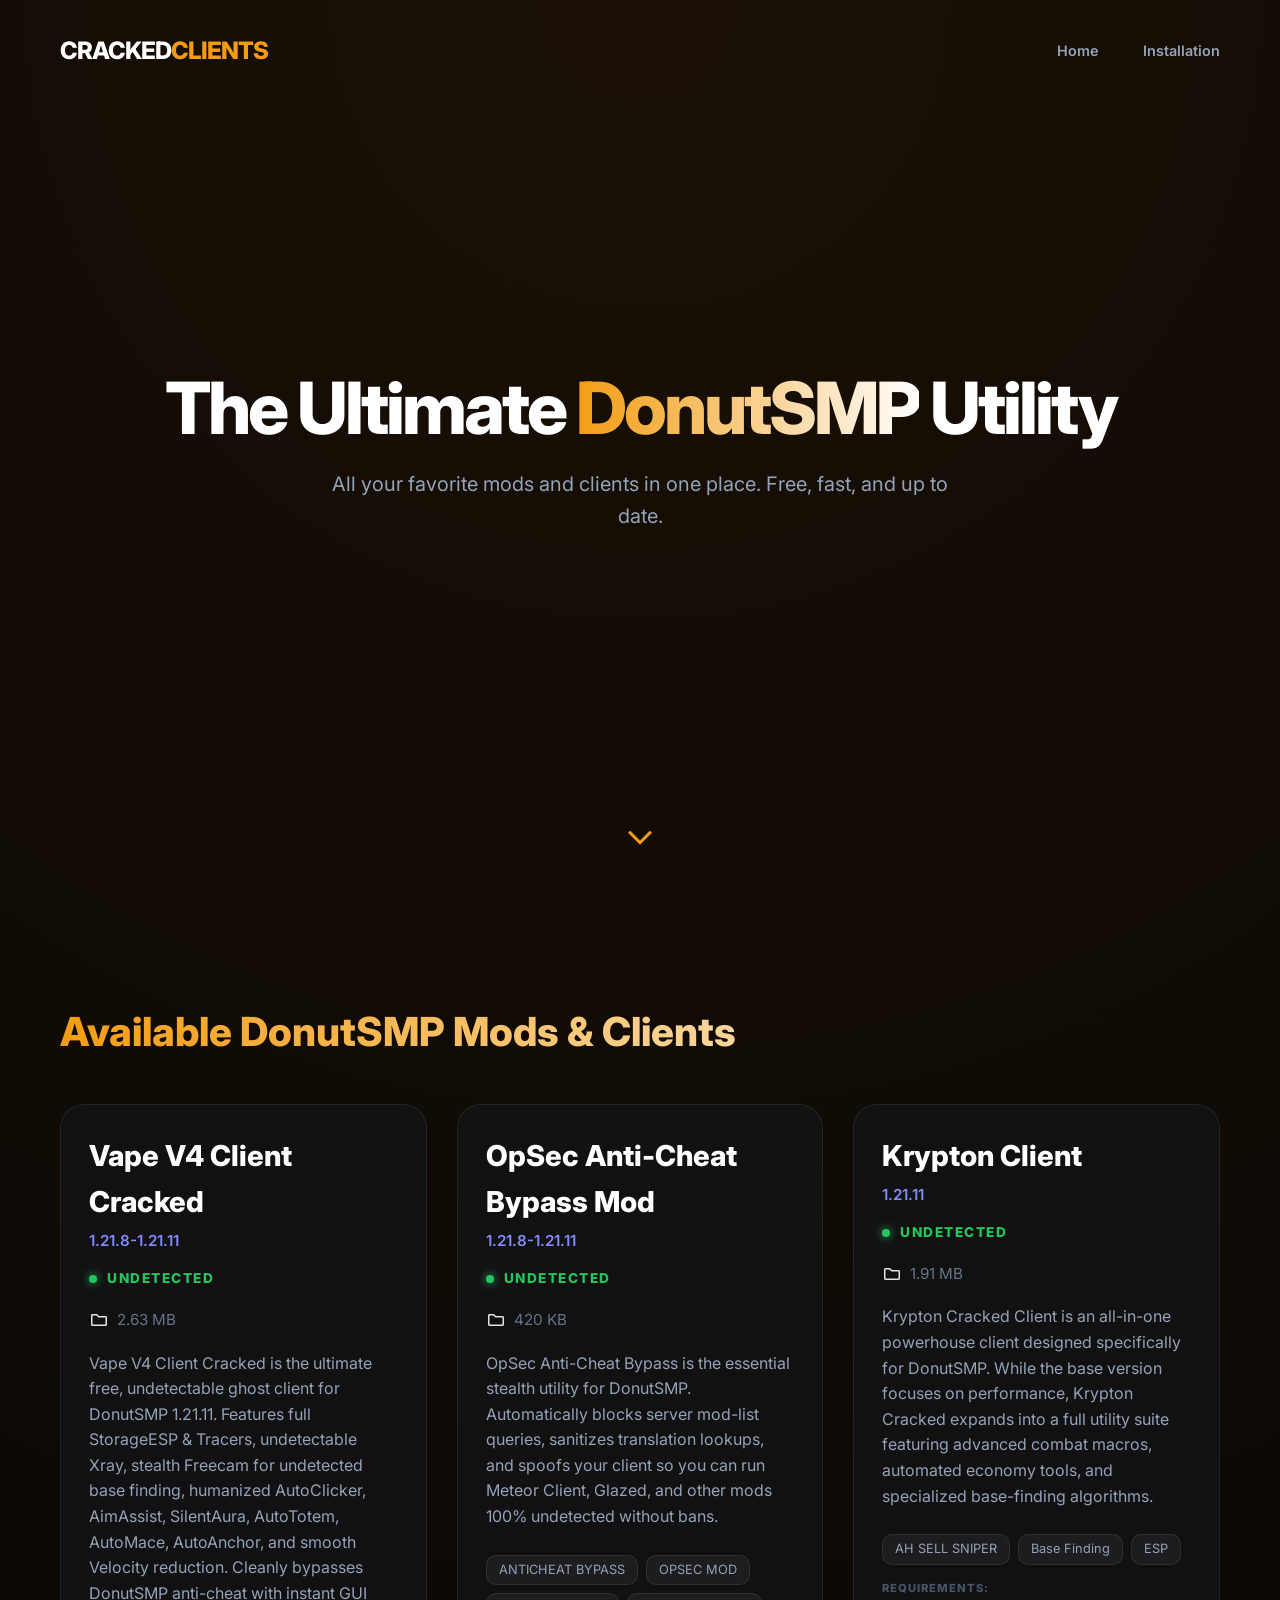
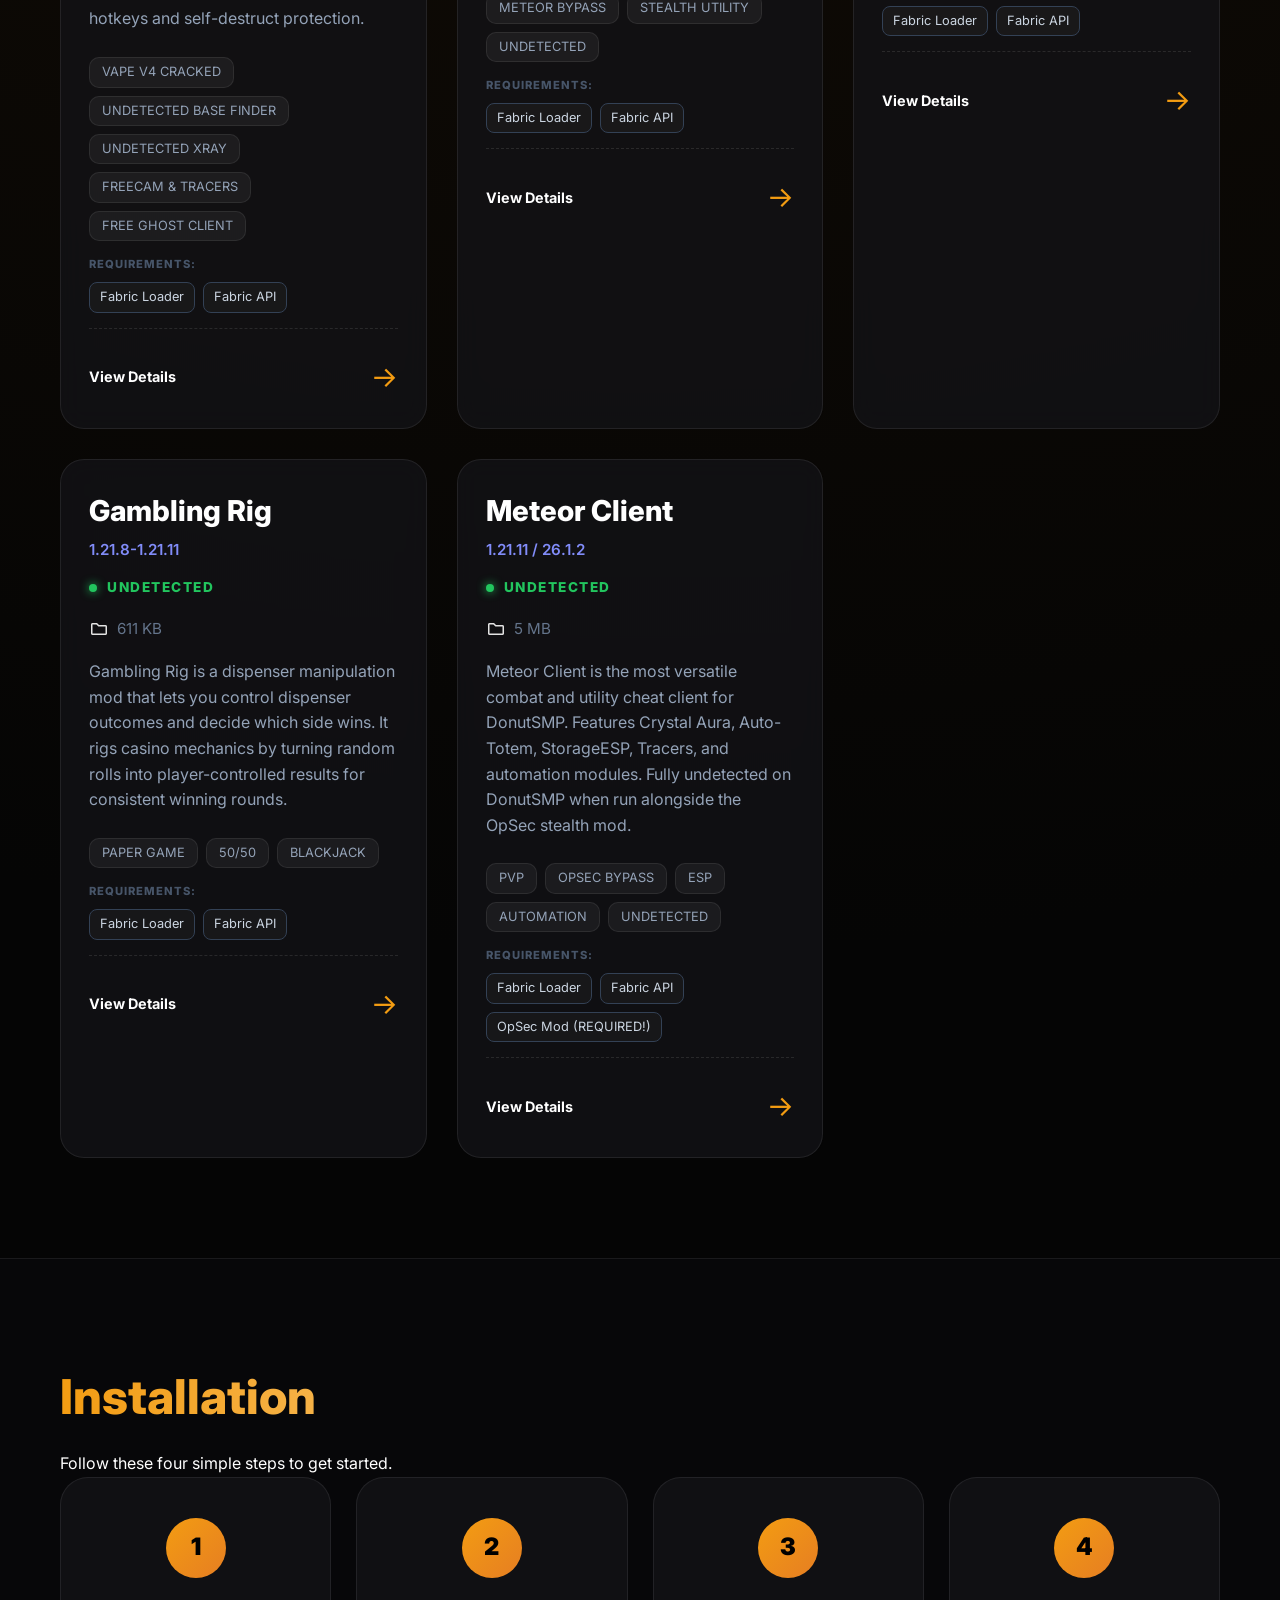
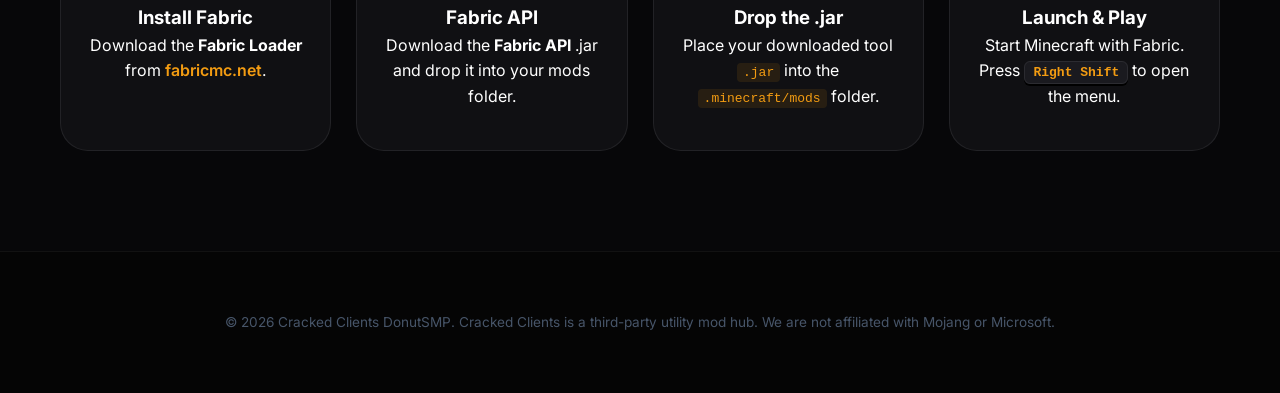
==== commit 65fce4bd: "Add favicon and search engine logos Added favicon and search engine logos to the HTML." ====
--- a/index.html
+++ b/index.html
@@ -30,9 +30,12 @@
         content="Download the best free undetected DonutSMP clients, anticheat bypasses, and mods including OpSec Mod, Vape V4, Meteor Client, and Krypton.">
     <meta name="twitter:image" content="https://donutsmp-mods.github.io/img/krypton.png">
 
+    <!-- Favicon & Search Engine Logos -->
+    <link rel="icon" type="image/x-icon" href="favicon.ico">
+    <link rel="icon" type="image/png" sizes="192x192" href="favicon.png">
+    <link rel="apple-touch-icon" href="favicon.png">
+
     <!-- Fonts and Icons -->
-    <link rel="icon"
-        href="data:image/svg+xml,<svg xmlns=%22http://www.w3.org/2000/svg%22 viewBox=%220 0 100 100%22><text y=%22.9em%22 font-size=%2290%22>🍩</text></svg>">
     <link href="https://fonts.googleapis.com/css2?family=Inter:wght@400;600;800&display=swap" rel="stylesheet">
     <link rel="stylesheet"
         href="https://fonts.googleapis.com/css2?family=Material+Symbols+Outlined:opsz,wght,FILL,GRAD@24,400,0,0" />
--- a/style.css
+++ b/style.css
@@ -688,3 +688,180 @@
     filter: brightness(1.15);
     transform: translateY(-2px);
 }
+
+/* --- Version Selection Modal --- */
+.version-modal-box {
+    max-width: 520px;
+    border-color: rgba(243, 156, 18, 0.35);
+    box-shadow: 0 25px 60px rgba(0, 0, 0, 0.9), 0 0 50px rgba(243, 156, 18, 0.15);
+    padding: 35px 28px;
+    text-align: left;
+    position: relative;
+}
+
+.modal-close-btn {
+    position: absolute;
+    top: 16px;
+    right: 20px;
+    background: transparent;
+    border: none;
+    color: #64748b;
+    font-size: 2rem;
+    cursor: pointer;
+    line-height: 1;
+    transition: color 0.2s, transform 0.2s;
+}
+
+.modal-close-btn:hover {
+    color: #fff;
+    transform: rotate(90deg);
+}
+
+.version-modal-header {
+    text-align: center;
+    margin-bottom: 20px;
+}
+
+.version-modal-icon {
+    width: 65px;
+    height: 65px;
+    margin: 0 auto 16px;
+    border-radius: 50%;
+    background: rgba(243, 156, 18, 0.12);
+    border: 1px solid rgba(243, 156, 18, 0.3);
+    display: flex;
+    align-items: center;
+    justify-content: center;
+    box-shadow: 0 0 25px rgba(243, 156, 18, 0.2);
+}
+
+.version-modal-icon .material-symbols-outlined {
+    font-size: 34px;
+    color: var(--accent);
+}
+
+.version-list {
+    display: flex;
+    flex-direction: column;
+    gap: 12px;
+}
+
+.version-item-card {
+    background: rgba(255, 255, 255, 0.03);
+    border: 1px solid rgba(255, 255, 255, 0.08);
+    border-radius: 16px;
+    padding: 16px 18px;
+    display: flex;
+    align-items: center;
+    justify-content: space-between;
+    gap: 14px;
+    transition: all 0.25s ease;
+}
+
+.version-item-card:hover {
+    background: rgba(243, 156, 18, 0.06);
+    border-color: rgba(243, 156, 18, 0.4);
+    transform: translateY(-2px);
+    box-shadow: 0 8px 20px rgba(0, 0, 0, 0.4);
+}
+
+.version-item-info {
+    display: flex;
+    flex-direction: column;
+    gap: 5px;
+    flex: 1;
+}
+
+.version-item-title-row {
+    display: flex;
+    align-items: center;
+    gap: 8px;
+    flex-wrap: wrap;
+}
+
+.version-item-name {
+    font-size: 1.05rem;
+    font-weight: 800;
+    color: #fff;
+}
+
+.version-badge {
+    font-size: 0.7rem;
+    font-weight: 800;
+    padding: 2px 8px;
+    border-radius: 6px;
+    text-transform: uppercase;
+    background: rgba(243, 156, 18, 0.2);
+    color: var(--accent);
+    border: 1px solid rgba(243, 156, 18, 0.4);
+    letter-spacing: 0.5px;
+}
+
+.version-badge.green,
+.version-badge.latest,
+.version-badge.active {
+    background: rgba(34, 197, 94, 0.15);
+    color: #4ade80;
+    border-color: rgba(34, 197, 94, 0.35);
+}
+
+.version-badge.blue,
+.version-badge.opsec,
+.version-badge.fabric {
+    background: rgba(59, 130, 246, 0.15);
+    color: #60a5fa;
+    border-color: rgba(59, 130, 246, 0.35);
+}
+
+.version-badge.purple,
+.version-badge.bypass {
+    background: rgba(168, 85, 247, 0.15);
+    color: #c084fc;
+    border-color: rgba(168, 85, 247, 0.35);
+}
+
+.version-badge.alt,
+.version-badge.gray,
+.version-badge.legacy {
+    background: rgba(148, 163, 184, 0.12);
+    color: #94a3b8;
+    border-color: rgba(148, 163, 184, 0.25);
+}
+
+.version-item-desc {
+    font-size: 0.82rem;
+    color: var(--text-dim);
+    line-height: 1.35;
+}
+
+.version-item-meta {
+    font-size: 0.78rem;
+    color: #64748b;
+    display: flex;
+    align-items: center;
+    gap: 5px;
+}
+
+.btn-version-download {
+    padding: 10px 18px;
+    background: linear-gradient(135deg, var(--accent), var(--accent-alt));
+    color: #000 !important;
+    font-weight: 800;
+    font-size: 0.88rem;
+    border-radius: 10px;
+    text-decoration: none;
+    display: inline-flex;
+    align-items: center;
+    gap: 6px;
+    white-space: nowrap;
+    transition: 0.2s ease;
+    cursor: pointer;
+    flex-shrink: 0;
+}
+
+.btn-version-download:hover {
+    filter: brightness(1.15);
+    transform: translateY(-2px);
+    box-shadow: 0 4px 15px rgba(243, 156, 18, 0.4);
+}
+
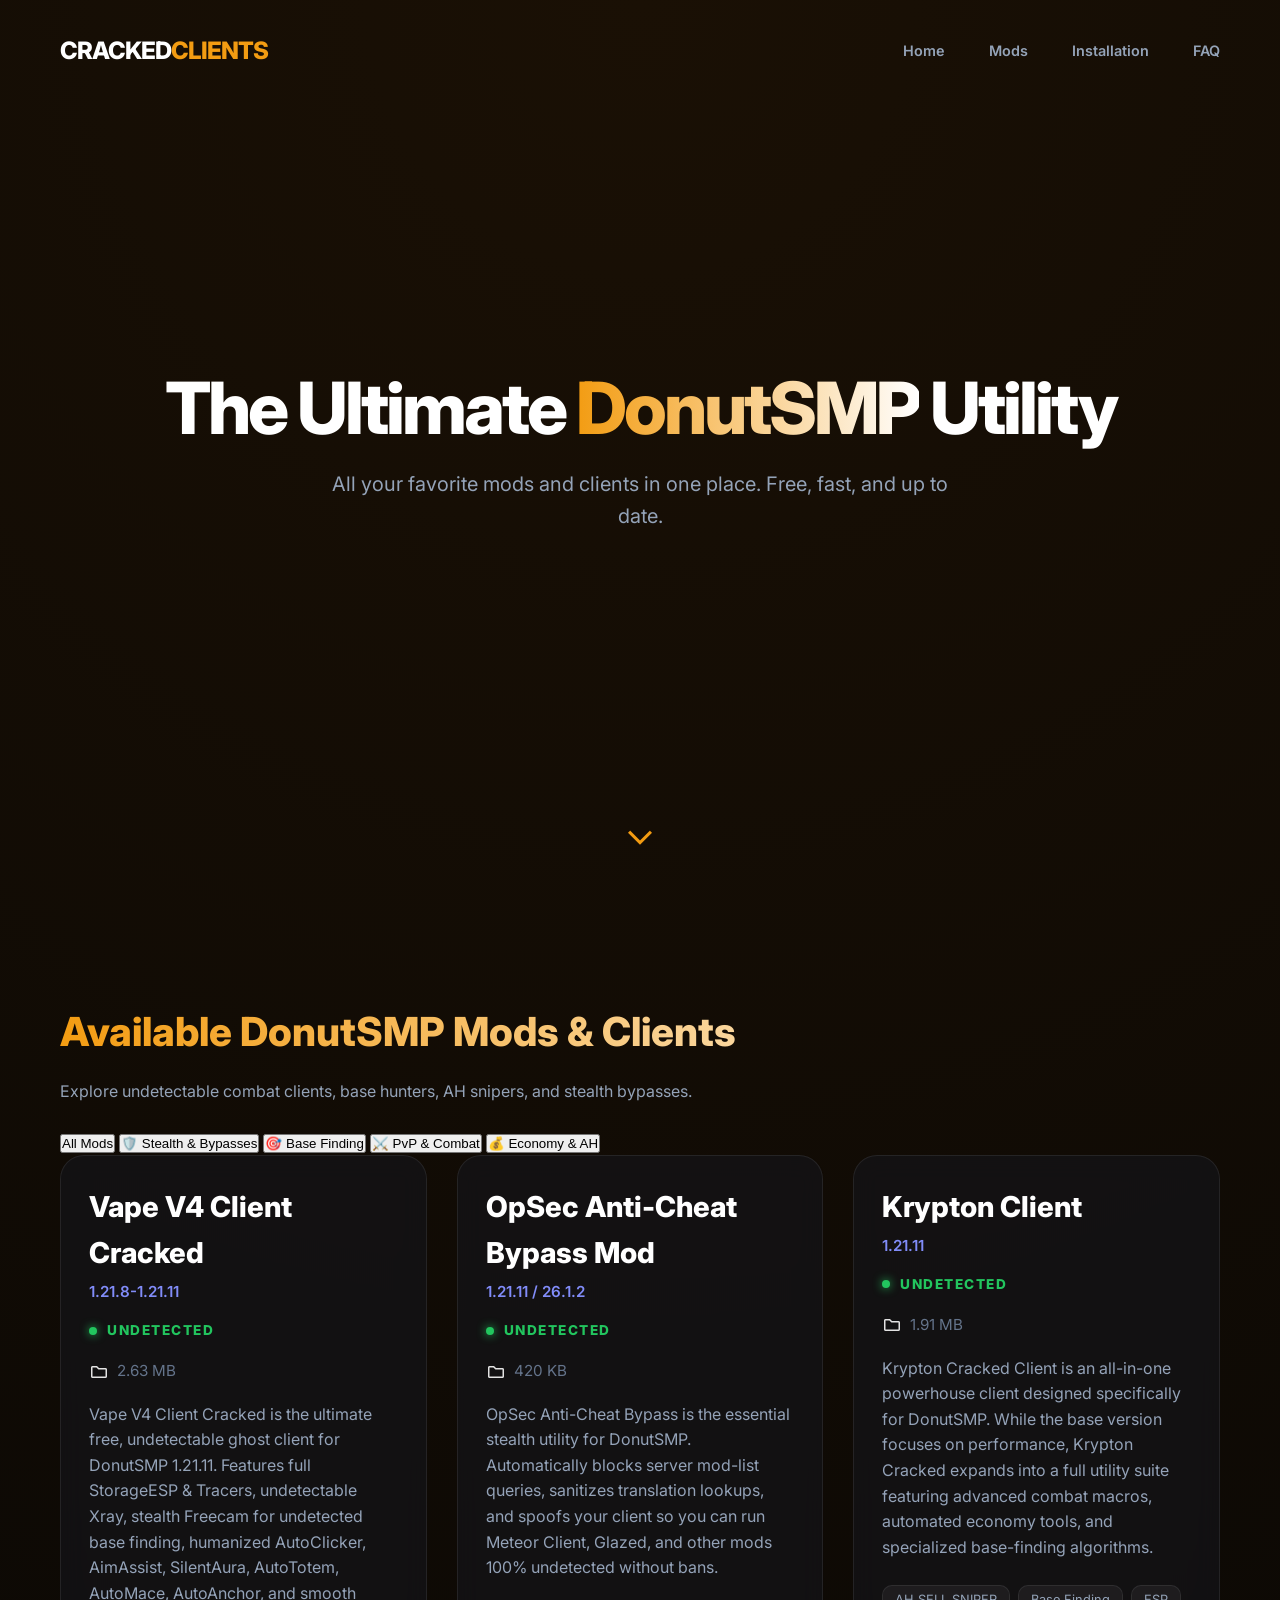
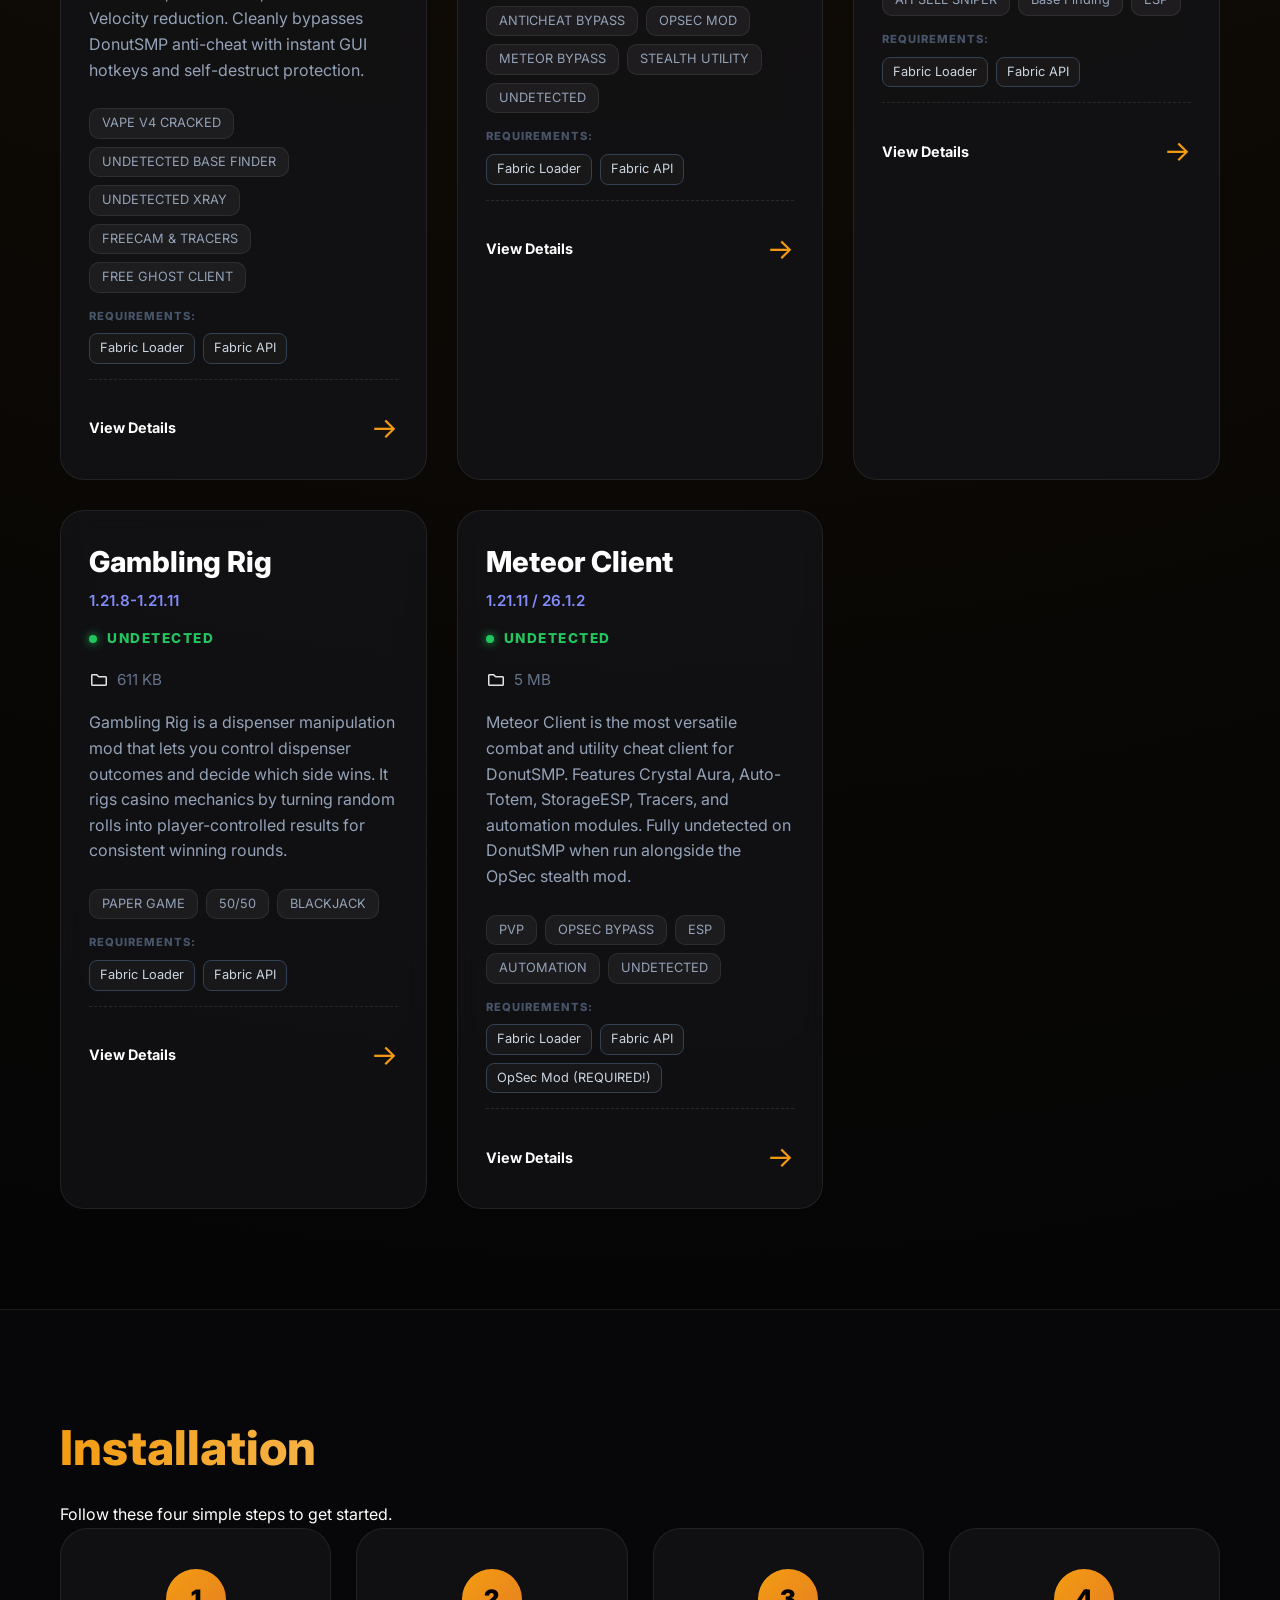
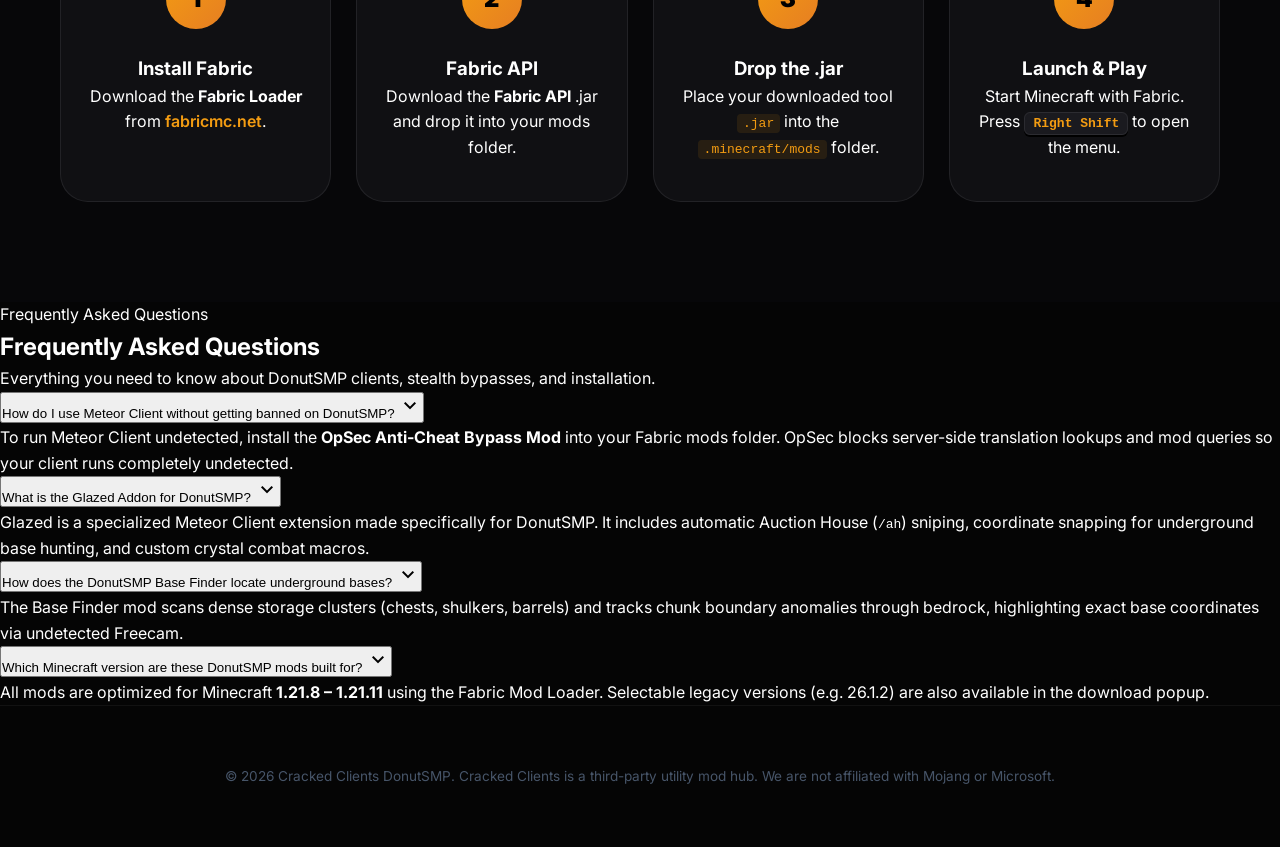
==== commit a1efc542: "Update index.html" ====
--- a/index.html
+++ b/index.html
@@ -4,30 +4,30 @@
 <head>
     <meta charset="UTF-8">
     <meta name="viewport" content="width=device-width, initial-scale=1.0">
-    <title>Cracked Clients | Premium DonutSMP Clients and Cheats</title>
+    <title>Cracked Clients | Premium DonutSMP Clients, Cheats & Bypasses</title>
 
     <!-- SEO & Metadata -->
     <meta name="description"
-        content="Download the best free undetected DonutSMP clients, anticheat bypasses, and mods including OpSec Mod, Vape V4, Meteor Client, and Krypton.">
+        content="Download the best free undetected DonutSMP clients, anticheat bypasses, and mods including OpSec Mod, Glazed Addon, Base Finder, Vape V4, and Meteor Client.">
     <meta name="keywords"
-        content="DonutSMP anticheat bypass, DonutSMP opsec, Meteor Client opsec, DonutSMP cheat, DonutSMP client, Vape V4 cracked, DonutSMP mods, DonutSMP Rig, free Minecraft clients, cracked Minecraft mods">
+        content="DonutSMP anticheat bypass, DonutSMP opsec, Glazed addon DonutSMP, DonutSMP base finder, Meteor Client opsec, DonutSMP cheat, DonutSMP client, Vape V4 cracked, DonutSMP mods, DonutSMP AH sniper, free Minecraft clients">
     <link rel="canonical" href="https://donutsmp-mods.github.io/">
     <meta name="robots" content="index, follow">
 
     <!-- Open Graph / Facebook / Discord Embeds -->
     <meta property="og:type" content="website">
     <meta property="og:url" content="https://donutsmp-mods.github.io/">
-    <meta property="og:title" content="Cracked Clients | Premium DonutSMP Clients and Cheats">
+    <meta property="og:title" content="Cracked Clients | Premium DonutSMP Clients, Cheats & Bypasses">
     <meta property="og:description"
-        content="Download the best free undetected DonutSMP clients, anticheat bypasses, and mods including OpSec Mod, Vape V4, Meteor Client, and Krypton.">
+        content="Download the best free undetected DonutSMP clients, anticheat bypasses, and mods including OpSec Mod, Glazed Addon, Base Finder, Vape V4, and Meteor Client.">
     <meta property="og:image" content="https://donutsmp-mods.github.io/img/krypton.png">
 
     <!-- Twitter Card -->
     <meta name="twitter:card" content="summary_large_image">
     <meta name="twitter:url" content="https://donutsmp-mods.github.io/">
-    <meta name="twitter:title" content="Cracked Clients | Premium DonutSMP Clients and Cheats">
+    <meta name="twitter:title" content="Cracked Clients | Premium DonutSMP Clients, Cheats & Bypasses">
     <meta name="twitter:description"
-        content="Download the best free undetected DonutSMP clients, anticheat bypasses, and mods including OpSec Mod, Vape V4, Meteor Client, and Krypton.">
+        content="Download the best free undetected DonutSMP clients, anticheat bypasses, and mods including OpSec Mod, Glazed Addon, Base Finder, Vape V4, and Meteor Client.">
     <meta name="twitter:image" content="https://donutsmp-mods.github.io/img/krypton.png">
 
     <!-- Favicon & Search Engine Logos -->
@@ -41,15 +41,55 @@
         href="https://fonts.googleapis.com/css2?family=Material+Symbols+Outlined:opsz,wght,FILL,GRAD@24,400,0,0" />
     <link rel="stylesheet" href="style.css">
 
-    <!-- Schema.org JSON-LD Structured Data -->
+    <!-- Schema.org JSON-LD Structured Data (WebSite + FAQPage) -->
     <script type="application/ld+json">
-    {
-      "@context": "https://schema.org",
-      "@type": "WebSite",
-      "name": "Cracked Clients",
-      "url": "https://donutsmp-mods.github.io/",
-      "description": "Download the best free undetected DonutSMP clients, anticheat bypasses, and mods including OpSec Mod, Vape V4, Meteor Client, and Krypton."
-    }
+    [
+      {
+        "@context": "https://schema.org",
+        "@type": "WebSite",
+        "name": "Cracked Clients",
+        "url": "https://donutsmp-mods.github.io/",
+        "description": "Download the best free undetected DonutSMP clients, anticheat bypasses, and mods including OpSec Mod, Glazed Addon, Base Finder, Vape V4, and Meteor Client."
+      },
+      {
+        "@context": "https://schema.org",
+        "@type": "FAQPage",
+        "mainEntity": [
+          {
+            "@type": "Question",
+            "name": "How do I use Meteor Client without getting banned on DonutSMP?",
+            "acceptedAnswer": {
+              "@type": "Answer",
+              "text": "Install the OpSec Anti-Cheat Bypass Mod into your Fabric mods folder. OpSec blocks server-side translation lookups and mod queries so your client runs completely undetected."
+            }
+          },
+          {
+            "@type": "Question",
+            "name": "What is the Glazed Addon for DonutSMP?",
+            "acceptedAnswer": {
+              "@type": "Answer",
+              "text": "Glazed is a Meteor Client extension tailored specifically for DonutSMP. It includes automatic Auction House (/ah) sniping, underground base hunting coordinates, and combat macros."
+            }
+          },
+          {
+            "@type": "Question",
+            "name": "How does the DonutSMP Base Finder mod work?",
+            "acceptedAnswer": {
+              "@type": "Answer",
+              "text": "The Base Finder mod tracks dense storage clusters (chests, shulkers, barrels) and scans ungenerated chunk boundaries through bedrock using stealth Freecam."
+            }
+          },
+          {
+            "@type": "Question",
+            "name": "Which Minecraft version are these DonutSMP mods built for?",
+            "acceptedAnswer": {
+              "@type": "Answer",
+              "text": "All mods are built and tested for Minecraft 1.21.8 – 1.21.11 using the Fabric Mod Loader, with legacy version options available in the download popup."
+            }
+          }
+        ]
+      }
+    ]
     </script>
 </head>
 
@@ -60,7 +100,9 @@
         <div class="logo">CRACKED<span>CLIENTS</span></div>
         <div class="nav-links">
             <a href="index.html">Home</a>
+            <a href="#mods">Mods</a>
             <a href="#installation">Installation</a>
+            <a href="#faq">FAQ</a>
         </div>
     </nav>
 
@@ -79,8 +121,18 @@
 
     <!-- Main Content: Product Grid -->
     <main class="container" id="mods">
-        <div class="section-header" style="text-align: left; margin-bottom: 40px;">
+        <div class="section-header" style="text-align: left; margin-bottom: 25px;">
             <h2 style="font-size: 2.5rem; font-weight: 800;">Available DonutSMP Mods & Clients</h2>
+            <p style="color: var(--text-dim); margin-top: 8px;">Explore undetectable combat clients, base hunters, AH snipers, and stealth bypasses.</p>
+        </div>
+
+        <!-- Category Filters -->
+        <div class="category-filters" id="category-filters">
+            <button class="filter-btn active" data-filter="all">All Mods</button>
+            <button class="filter-btn" data-filter="stealth">🛡️ Stealth & Bypasses</button>
+            <button class="filter-btn" data-filter="base">🎯 Base Finding</button>
+            <button class="filter-btn" data-filter="pvp">⚔️ PvP & Combat</button>
+            <button class="filter-btn" data-filter="economy">💰 Economy & AH</button>
         </div>
 
         <div id="product-grid" class="grid">
@@ -121,6 +173,59 @@
                     <div class="step-number">4</div>
                     <h3>Launch & Play</h3>
                     <p>Start Minecraft with Fabric. Press <kbd class="key-bind">Right Shift</kbd> to open the menu.</p>
+                </div>
+            </div>
+        </div>
+    </section>
+
+    <!-- FAQ Section -->
+    <section id="faq" class="faq-section">
+        <div class="faq-container">
+            <div class="faq-header-wrapper">
+                <span class="faq-badge">Frequently Asked Questions</span>
+                <h2 class="faq-title">Frequently Asked Questions</h2>
+                <p class="faq-subtitle">Everything you need to know about DonutSMP clients, stealth bypasses, and installation.</p>
+            </div>
+
+            <div class="faq-grid">
+                <div class="faq-item">
+                    <button class="faq-question" type="button">
+                        <span>How do I use Meteor Client without getting banned on DonutSMP?</span>
+                        <span class="material-symbols-outlined faq-icon">expand_more</span>
+                    </button>
+                    <div class="faq-answer">
+                        <p>To run Meteor Client undetected, install the <strong>OpSec Anti-Cheat Bypass Mod</strong> into your Fabric mods folder. OpSec blocks server-side translation lookups and mod queries so your client runs completely undetected.</p>
+                    </div>
+                </div>
+
+                <div class="faq-item">
+                    <button class="faq-question" type="button">
+                        <span>What is the Glazed Addon for DonutSMP?</span>
+                        <span class="material-symbols-outlined faq-icon">expand_more</span>
+                    </button>
+                    <div class="faq-answer">
+                        <p>Glazed is a specialized Meteor Client extension made specifically for DonutSMP. It includes automatic Auction House (<code>/ah</code>) sniping, coordinate snapping for underground base hunting, and custom crystal combat macros.</p>
+                    </div>
+                </div>
+
+                <div class="faq-item">
+                    <button class="faq-question" type="button">
+                        <span>How does the DonutSMP Base Finder locate underground bases?</span>
+                        <span class="material-symbols-outlined faq-icon">expand_more</span>
+                    </button>
+                    <div class="faq-answer">
+                        <p>The Base Finder mod scans dense storage clusters (chests, shulkers, barrels) and tracks chunk boundary anomalies through bedrock, highlighting exact base coordinates via undetected Freecam.</p>
+                    </div>
+                </div>
+
+                <div class="faq-item">
+                    <button class="faq-question" type="button">
+                        <span>Which Minecraft version are these DonutSMP mods built for?</span>
+                        <span class="material-symbols-outlined faq-icon">expand_more</span>
+                    </button>
+                    <div class="faq-answer">
+                        <p>All mods are optimized for Minecraft <strong>1.21.8 – 1.21.11</strong> using the Fabric Mod Loader. Selectable legacy versions (e.g. 26.1.2) are also available in the download popup.</p>
+                    </div>
                 </div>
             </div>
         </div>
@@ -150,16 +255,18 @@
         </div>
     </div>
 
-    <!-- JavaScript for Dynamic Content & Modal Interaction -->
+    <!-- Script to Load Data & Interactivity -->
     <script>
         const warningModal = document.getElementById('warning-modal');
+        const proceedBtn = document.getElementById('modal-proceed-btn');
+        const cancelBtn = document.getElementById('modal-cancel-btn');
         const modalModName = document.getElementById('modal-mod-name');
-        const modalProceedBtn = document.getElementById('modal-proceed-btn');
-        const modalCancelBtn = document.getElementById('modal-cancel-btn');
+        let allProducts = [];
+        let currentFilter = 'all';
 
         function showWarningModal(modName, detailUrl) {
-            modalModName.textContent = modName || 'Mod Detected';
-            modalProceedBtn.href = detailUrl;
+            modalModName.textContent = modName;
+            proceedBtn.href = detailUrl;
             warningModal.classList.add('active');
             warningModal.setAttribute('aria-hidden', 'false');
         }
@@ -169,7 +276,7 @@
             warningModal.setAttribute('aria-hidden', 'true');
         }
 
-        modalCancelBtn.addEventListener('click', closeWarningModal);
+        cancelBtn.addEventListener('click', closeWarningModal);
 
         warningModal.addEventListener('click', (e) => {
             if (e.target === warningModal) {
@@ -183,72 +290,117 @@
             }
         });
 
+        function renderGrid(products) {
+            const grid = document.getElementById('product-grid');
+            const visibleProducts = products.filter(p => p.visibility === true);
+
+            // Filter by Category
+            let filtered = visibleProducts;
+            if (currentFilter === 'stealth') {
+                filtered = visibleProducts.filter(p => 
+                    p.tags.some(t => /stealth|bypass|opsec|ghost/i.test(t)) || /bypass|opsec|undetected/i.test(p.name + p.description)
+                );
+            } else if (currentFilter === 'base') {
+                filtered = visibleProducts.filter(p => 
+                    p.tags.some(t => /base|esp|finder|freecam|radar/i.test(t)) || /base|esp|finder|storage/i.test(p.name + p.description)
+                );
+            } else if (currentFilter === 'pvp') {
+                filtered = visibleProducts.filter(p => 
+                    p.tags.some(t => /pvp|combat|client|totem/i.test(t)) || /pvp|combat|totem|mace|vape|meteor/i.test(p.name + p.description)
+                );
+            } else if (currentFilter === 'economy') {
+                filtered = visibleProducts.filter(p => 
+                    p.tags.some(t => /ah|economy|sniper|gambling|money/i.test(t)) || /auction|sniper|economy|gambling|rig/i.test(p.name + p.description)
+                );
+            }
+
+            if (filtered.length === 0) {
+                grid.innerHTML = "<p style='color:#64748b; grid-column: 1/-1; text-align:center; padding: 40px;'>No mods found in this category.</p>";
+                return;
+            }
+
+            grid.innerHTML = filtered.map(p => {
+                const isDetected = p.status && p.status.trim().toUpperCase() === 'DETECTED';
+                return `
+                <a href="detail.html?id=${p.id}" class="card ${isDetected ? 'detected-card' : ''}" data-id="${p.id}" data-detected="${isDetected}" data-name="${p.name}">
+                    <div class="card-content">
+                        <div class="card-header">
+                            <h3>${p.name}</h3>
+                            <span class="version-tag">${p.version}</span>
+                        </div>
+                        
+                        <div class="status-row ${isDetected ? 'detected' : ''}">
+                            <span class="status-dot"></span>
+                            <span class="status-text">${p.status}</span>
+                        </div>
+
+                        <div class="size-info">
+                            <span class="material-symbols-outlined">folder</span> 
+                            ${p.size}
+                        </div>
+
+                        <p class="card-desc">${p.description}</p>
+
+                        <div class="tags">
+                            ${p.tags.map(tag => `<span class="tag">${tag}</span>`).join('')}
+                        </div>
+
+                        <div class="requirements">
+                            <span class="req-label">REQUIREMENTS:</span>
+                            <div class="req-tags">
+                                ${p.requirements.map(req => `<span class="req-tag">${req}</span>`).join('')}
+                            </div>
+                        </div>
+
+                        <div class="card-footer">
+                            <span class="price-label">View Details</span>
+                            <span class="arrow">→</span>
+                        </div>
+                    </div>
+                </a>
+            `;
+            }).join('');
+
+            // Intercept clicks on detected mod cards
+            grid.querySelectorAll('.card').forEach(card => {
+                card.addEventListener('click', function (e) {
+                    const isDetected = this.dataset.detected === 'true';
+                    if (isDetected) {
+                        e.preventDefault();
+                        const modName = this.dataset.name;
+                        const detailUrl = this.getAttribute('href');
+                        showWarningModal(modName, detailUrl);
+                    }
+                });
+            });
+        }
+
         async function loadProducts() {
             try {
                 const response = await fetch('./products.json');
-                const products = await response.json();
-                const grid = document.getElementById('product-grid');
-
-                // Filter out products where visibility is not true
-                const visibleProducts = products.filter(p => p.visibility === true);
-
-                // Handle case where no products are visible
-                if (visibleProducts.length === 0) {
-                    grid.innerHTML = "<p style='color:#475569; grid-column: 1/-1; text-align:center;'>No mods are currently active. Check back later!</p>";
-                    return;
-                }
-
-                grid.innerHTML = visibleProducts.map(p => {
-                    const isDetected = p.status && p.status.trim().toUpperCase() === 'DETECTED';
-                    return `
-                    <a href="detail.html?id=${p.id}" class="card ${isDetected ? 'detected-card' : ''}" data-id="${p.id}" data-detected="${isDetected}" data-name="${p.name}">
-                        <div class="card-content">
-                            <div class="card-header">
-                                <h3>${p.name}</h3>
-                                <span class="version-tag">${p.version}</span>
-                            </div>
-                            
-                            <div class="status-row ${isDetected ? 'detected' : ''}">
-                                <span class="status-dot"></span>
-                                <span class="status-text">${p.status}</span>
-                            </div>
-
-                            <div class="size-info">
-                                <span class="material-symbols-outlined">folder</span> 
-                                ${p.size}
-                            </div>
-
-                            <p class="card-desc">${p.description}</p>
-
-                            <div class="tags">
-                                ${p.tags.map(tag => `<span class="tag">${tag}</span>`).join('')}
-                            </div>
-
-                            <div class="requirements">
-                                <span class="req-label">REQUIREMENTS:</span>
-                                <div class="req-tags">
-                                    ${p.requirements.map(req => `<span class="req-tag">${req}</span>`).join('')}
-                                </div>
-                            </div>
-
-                            <div class="card-footer">
-                                <span class="price-label">View Details</span>
-                                <span class="arrow">→</span>
-                            </div>
-                        </div>
-                    </a>
-                `;
-                }).join('');
-
-                // Intercept clicks on detected mod cards
-                grid.querySelectorAll('.card').forEach(card => {
-                    card.addEventListener('click', function (e) {
-                        const isDetected = this.dataset.detected === 'true';
-                        if (isDetected) {
-                            e.preventDefault();
-                            const modName = this.dataset.name;
-                            const detailUrl = this.getAttribute('href');
-                            showWarningModal(modName, detailUrl);
+                allProducts = await response.json();
+                renderGrid(allProducts);
+
+                // Setup Filter Tab Click Handlers
+                const filterBtns = document.querySelectorAll('.filter-btn');
+                filterBtns.forEach(btn => {
+                    btn.addEventListener('click', function() {
+                        filterBtns.forEach(b => b.classList.remove('active'));
+                        this.classList.add('active');
+                        currentFilter = this.dataset.filter;
+                        renderGrid(allProducts);
+                    });
+                });
+
+                // Setup FAQ Accordion Toggle
+                const faqItems = document.querySelectorAll('.faq-item');
+                faqItems.forEach(item => {
+                    const btn = item.querySelector('.faq-question');
+                    btn.addEventListener('click', () => {
+                        const isActive = item.classList.contains('active');
+                        faqItems.forEach(f => f.classList.remove('active'));
+                        if (!isActive) {
+                            item.classList.add('active');
                         }
                     });
                 });
